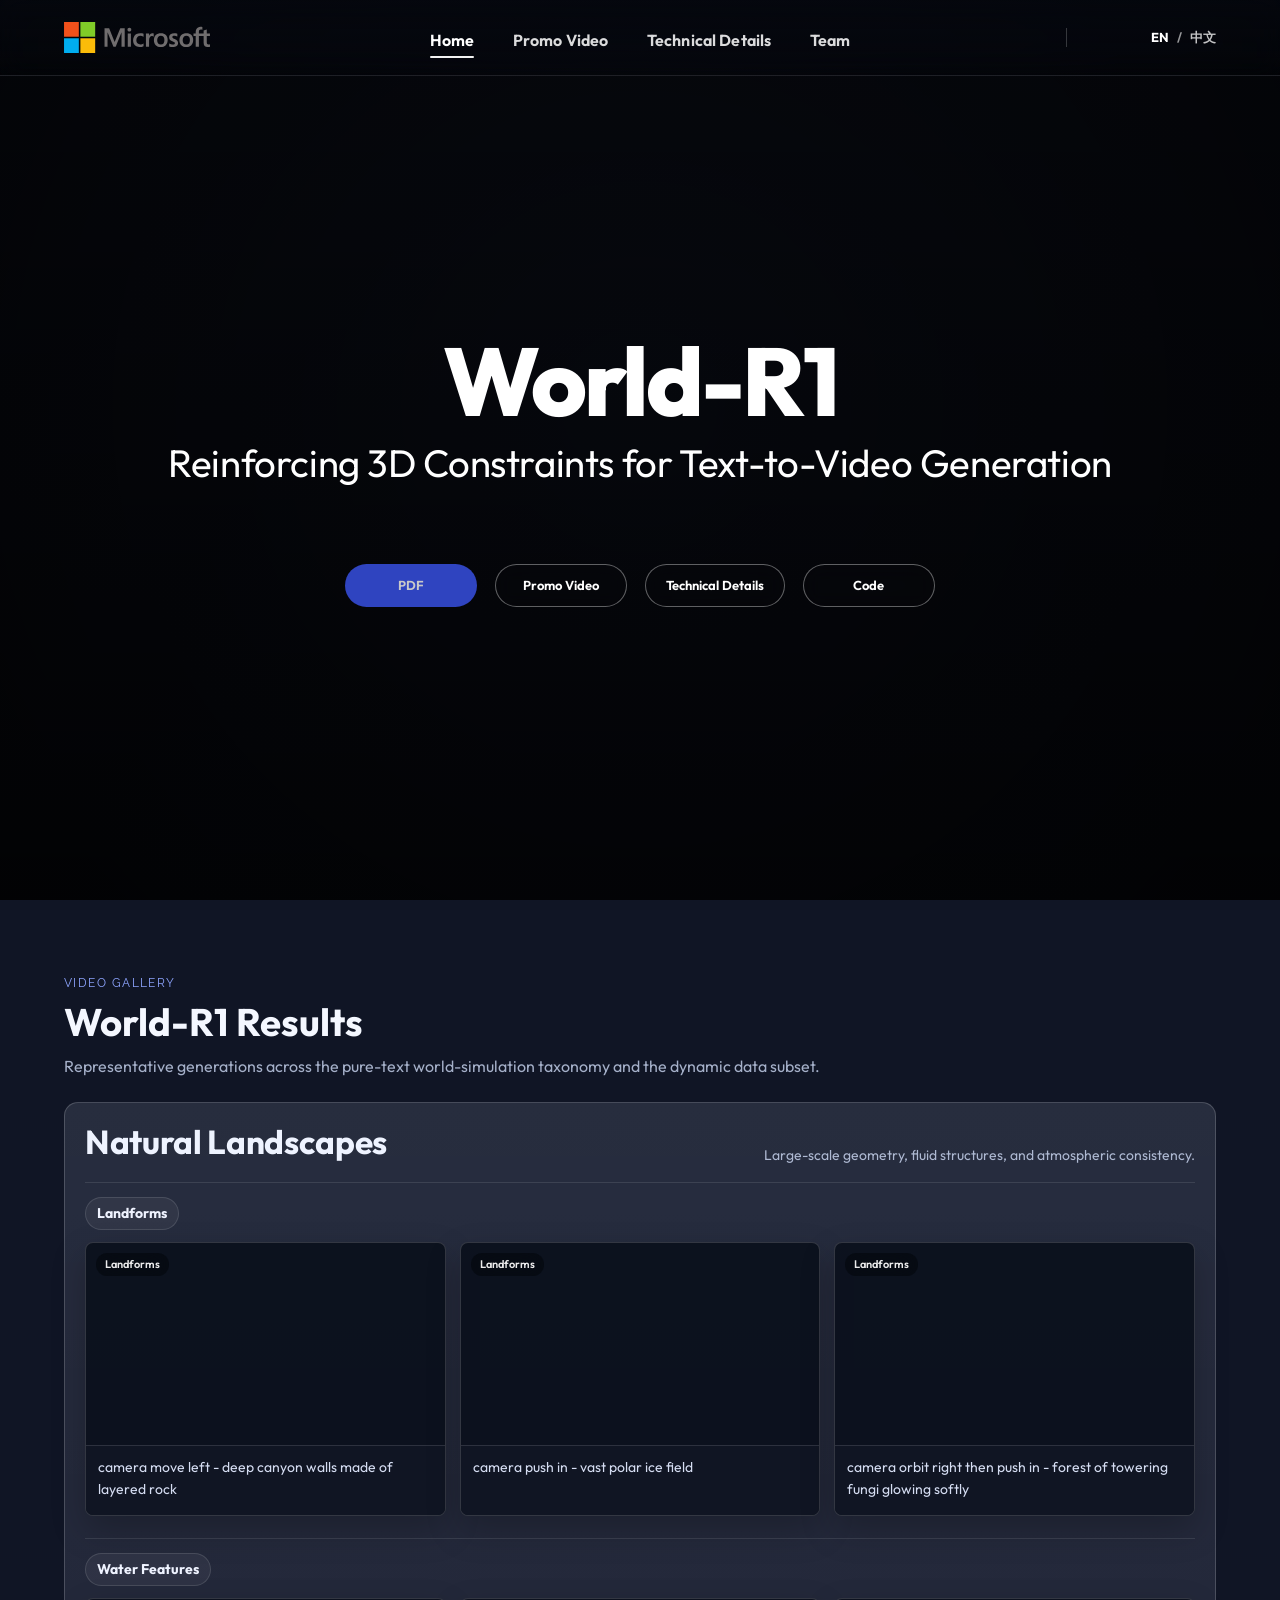
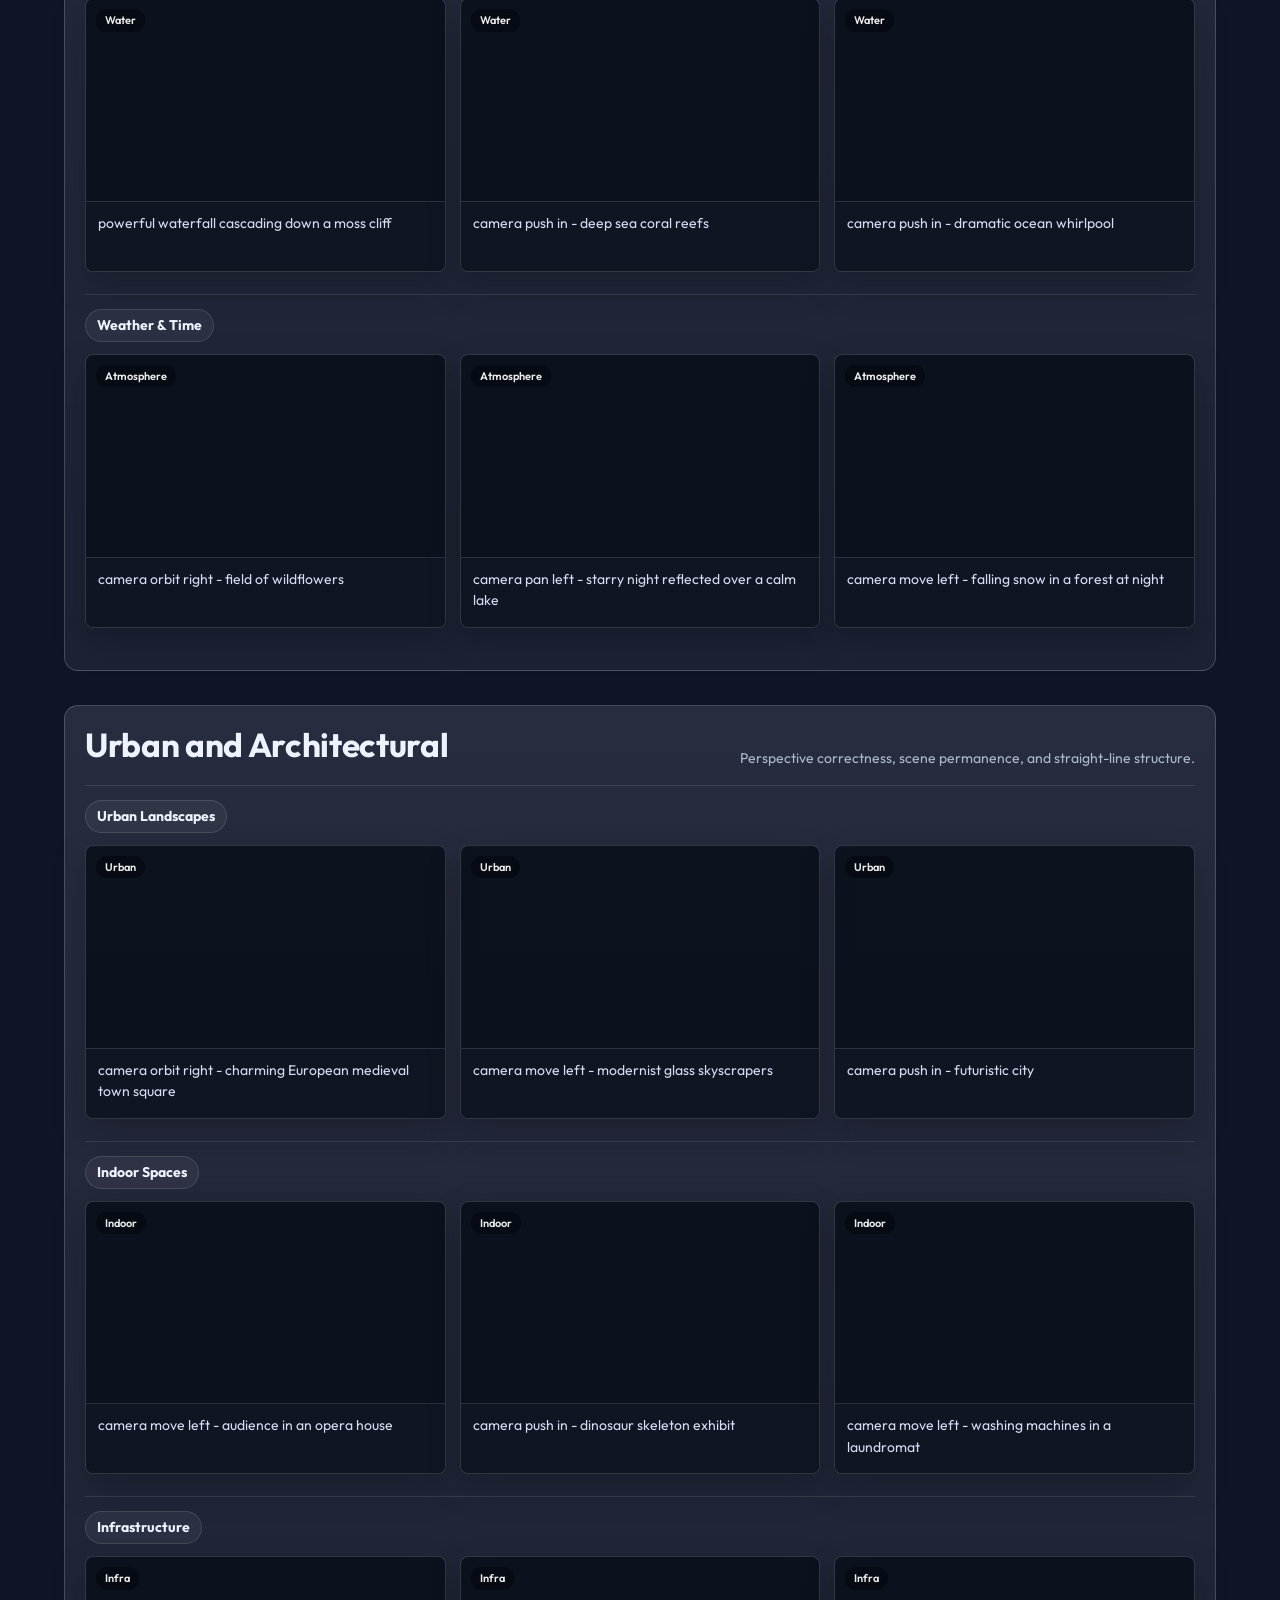
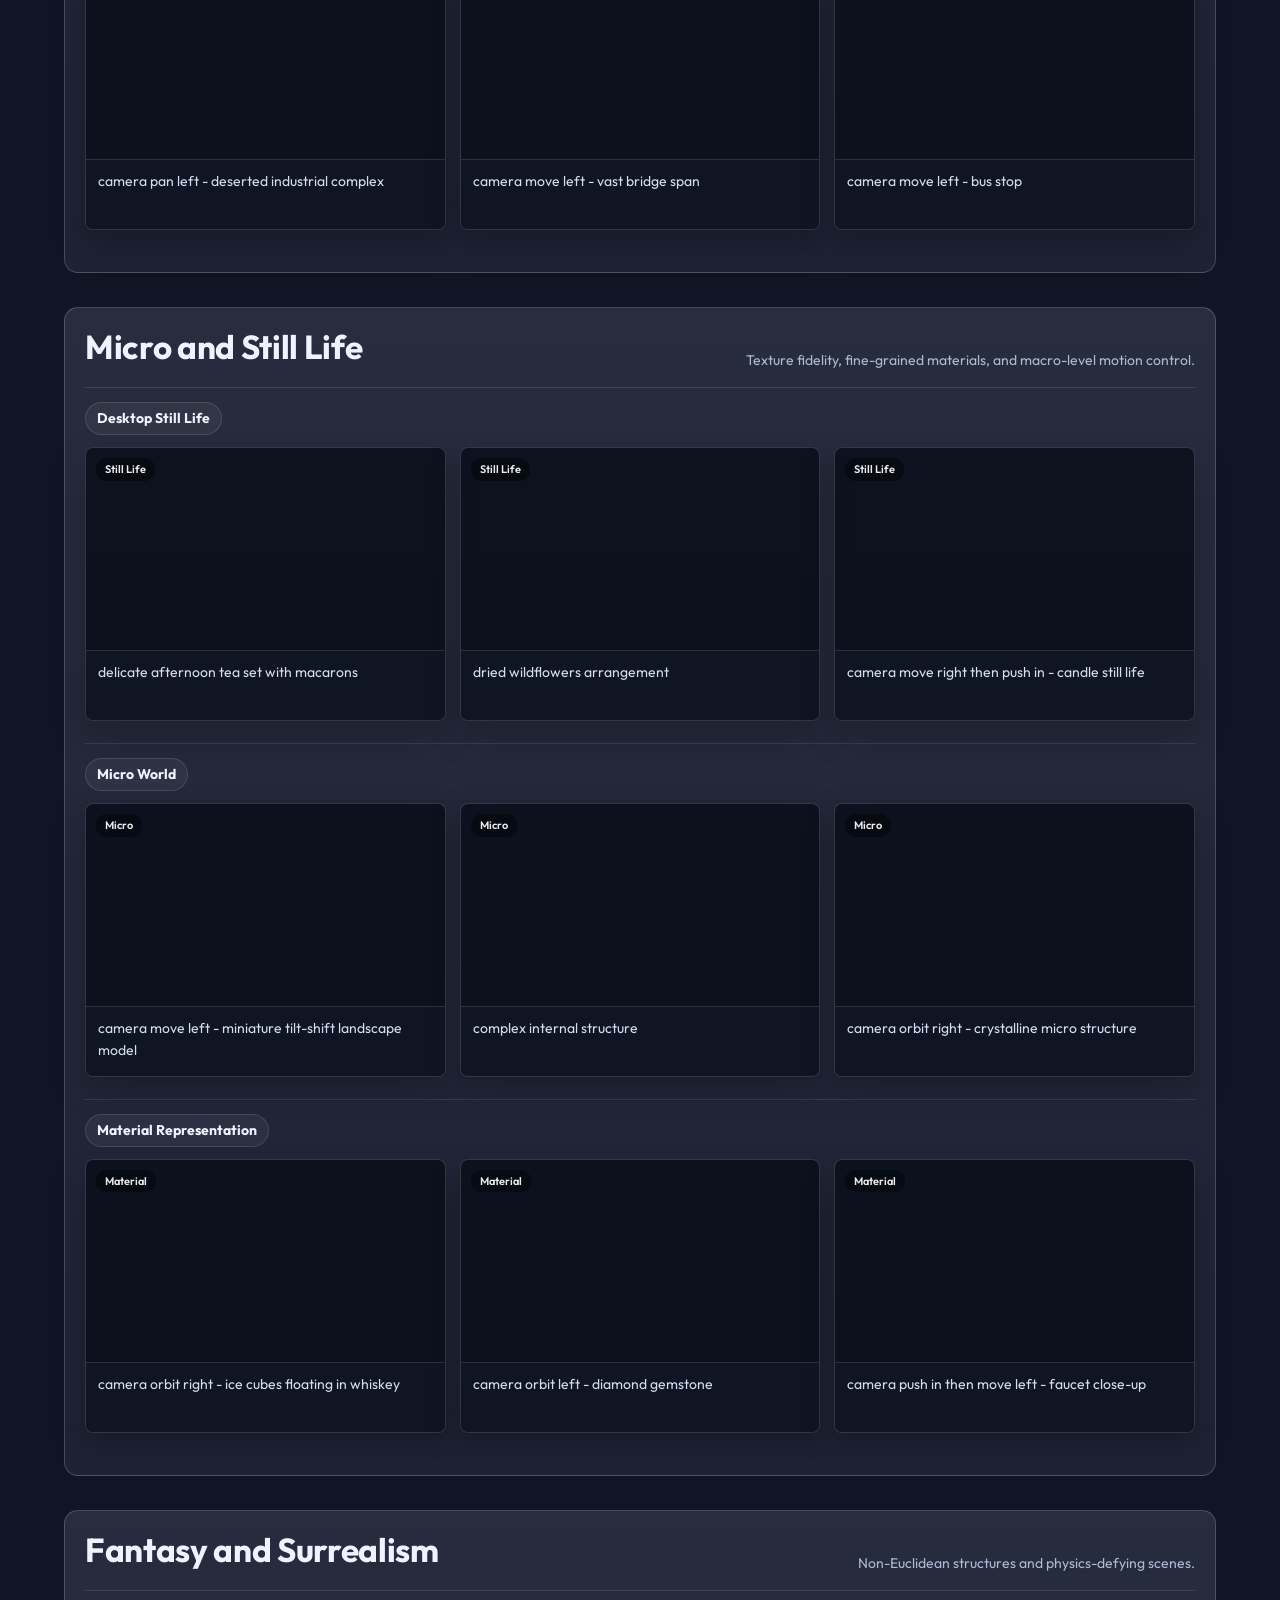
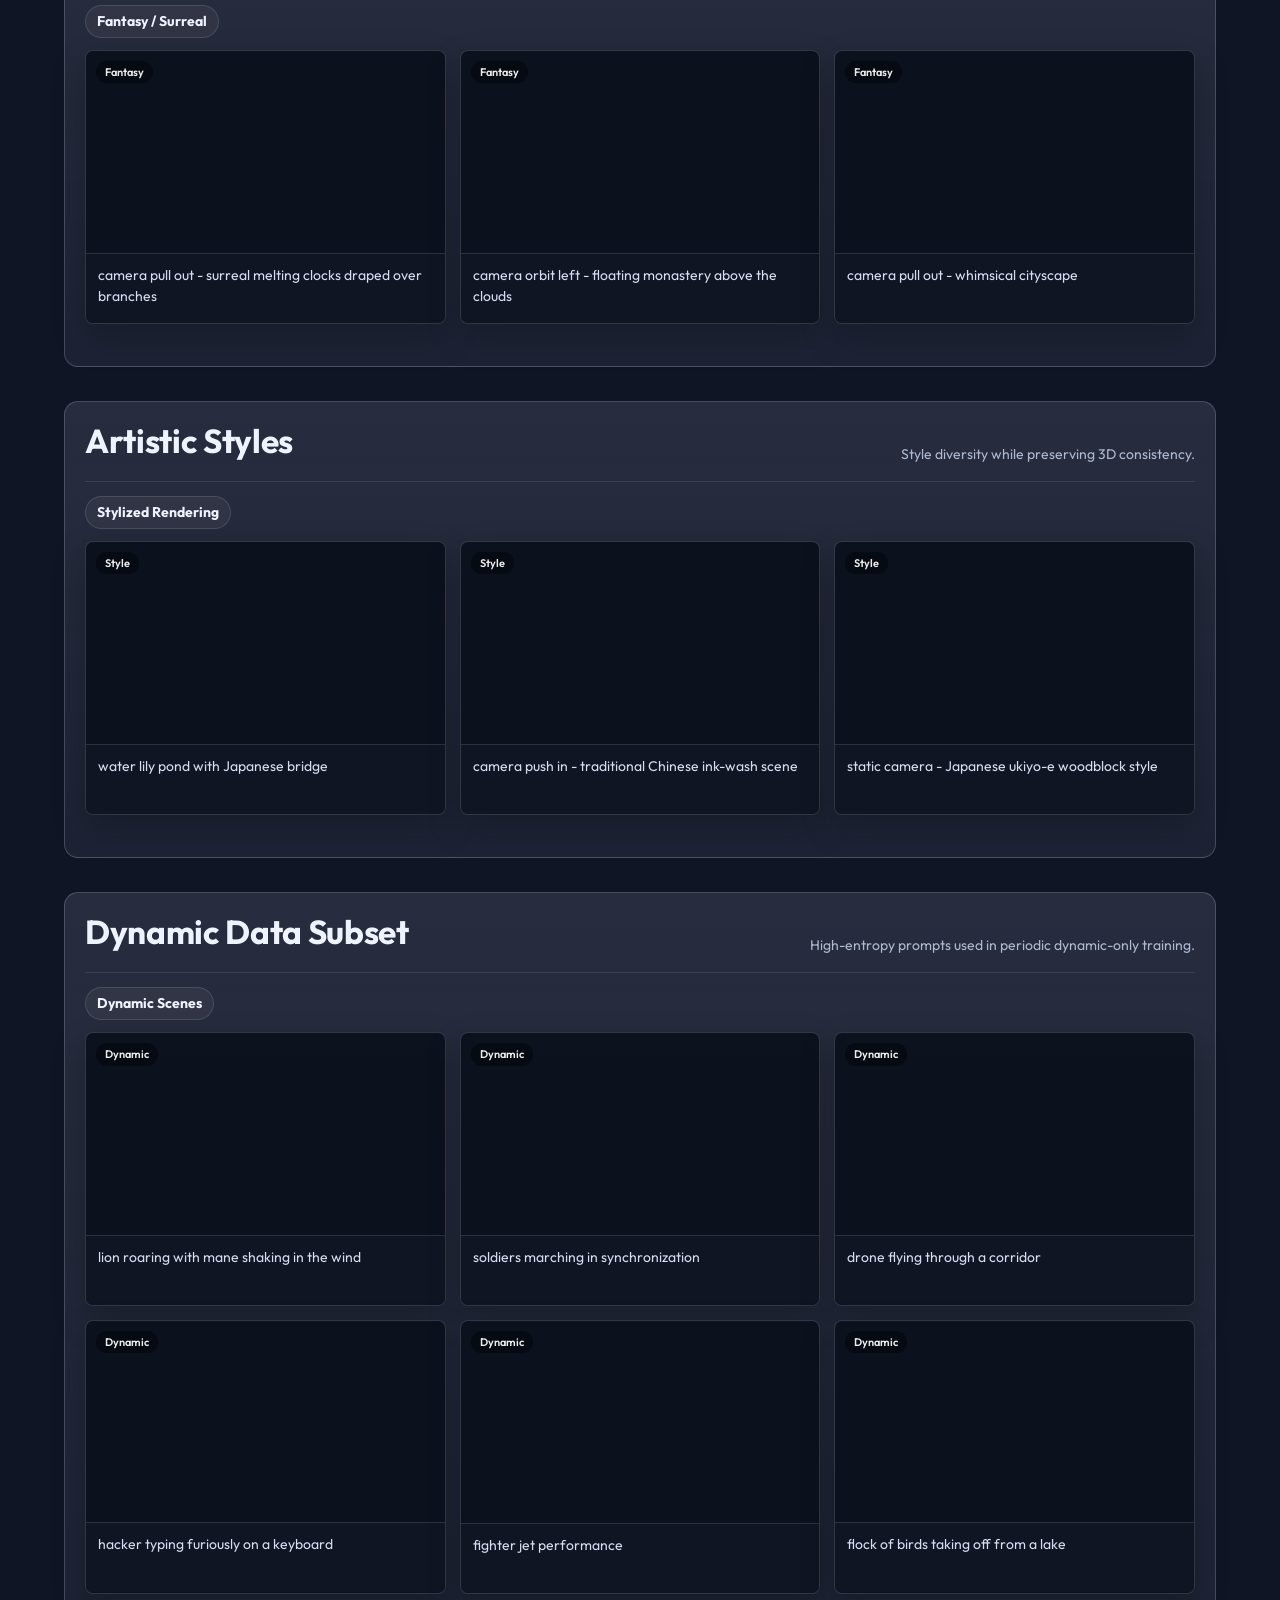
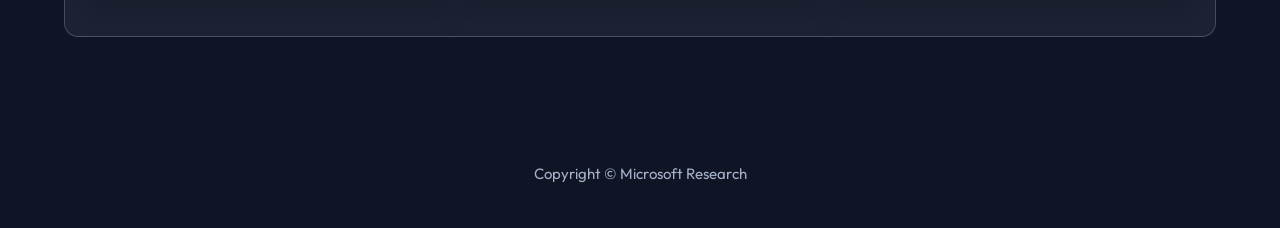
==== index.html @ 37cc8e94 "Update index.html" ====
<!DOCTYPE html>
<html lang="en">
<head>
  <meta charset="UTF-8" />
  <meta name="viewport" content="width=device-width, initial-scale=1.0" />
  <title>World-R1 | Reinforcing 3D Constraints for Text-to-Video Generation</title>
  <link rel="preconnect" href="https://fonts.googleapis.com" />
  <link rel="preconnect" href="https://fonts.gstatic.com" crossorigin />
  <link href="https://fonts.googleapis.com/css2?family=Raleway:wght@600&display=block" rel="stylesheet" />
  <link href="https://fonts.googleapis.com/css2?family=Outfit:wght@100..900&display=block" rel="stylesheet" />
  <link rel="icon" href="assets/microsoft-color.svg" type="image/svg+xml" />
  <link rel="stylesheet" href="styles.css?v=20260425-2" />
</head>
<body data-asset-base="" class="home-page">
  <header class="hero-nav">
    <a class="brand" href="index.html">
      <img class="brand-logo" src="assets/microsoft-logo-svgrepo-com.svg" alt="Microsoft" />
    </a>
    <nav class="hero-nav-links">
      <a class="active" href="index.html">Home</a>
      <a href="video.html">Promo Video</a>
      <a href="tech.html">Technical Details</a>
      <a href="team.html">Team</a>
    </nav>
    <div class="locale-switch">
      <a class="active" href="index.html">EN</a>
      <span>/</span>
      <a href="zh-CN/index.html">中文</a>
    </div>
  </header>

  <section class="hero">
    <div class="hero-video-layer" aria-hidden="true">
      <video class="hero-video active" id="hero-video" autoplay muted loop playsinline preload="metadata"></video>
      <video class="hero-video" id="hero-video-next" autoplay muted loop playsinline preload="metadata"></video>
      <div class="hero-overlay"></div>
    </div>

    <div class="hero-content">
      <h1 class="hero-project">World-R1</h1>
      <p class="hero-title">Reinforcing 3D Constraints for Text-to-Video Generation</p>
      <div class="hero-actions">
        <a class="action primary placeholder-action" href="#" aria-disabled="true">PDF</a>
        <a class="action ghost" href="video.html">Promo Video</a>
        <a class="action ghost" href="tech.html">Technical Details</a>
        <a class="action ghost" href="https://github.com/microsoft/World-R1" target="_blank" rel="noopener noreferrer">Code</a>
      </div>
    </div>
  </section>

  <main id="results" class="results-main">
    <section class="results-section">
      <div class="section-header">
        <p class="eyebrow">Video Gallery</p>
        <h2>World-R1 Results</h2>
        <p class="section-intro">
          Representative generations across the pure-text world-simulation taxonomy and the dynamic data subset.
        </p>
      </div>
      <div id="taxonomy-sections" class="taxonomy-sections"></div>
    </section>
  </main>

  <footer class="footer">
    <p>Copyright © Microsoft Research</p>
  </footer>

  <script src="main.js"></script>
</body>
</html>
---- styles.css ----
:root {
  --accent: #3c56f4;
  --accent-soft: rgba(60, 86, 244, 0.12);
  --bg-soft: #f5f7fc;
  --line: #e4e8f1;
  --text: #191c25;
  --muted: #5f6678;
  --dark-bg: #06080f;
  --dark-panel: #101523;
  --dark-panel-alt: #0d111c;
  --dark-line: rgba(255, 255, 255, 0.13);
  --dark-text: #f4f7ff;
  --dark-muted: #a5b0c9;
}

* {
  box-sizing: border-box;
  margin: 0;
  padding: 0;
}

html {
  scroll-behavior: smooth;
}

body {
  font-family: "Outfit", sans-serif;
  color: var(--text);
  line-height: 1.5;
}

a {
  color: inherit;
  text-decoration: none;
}

img,
video {
  display: block;
  width: 100%;
}

.home-page {
  background: #101525;
}

.hero-nav {
  position: fixed;
  top: 0;
  left: 0;
  width: 100%;
  height: 76px;
  padding: 0 clamp(24px, 5vw, 72px);
  display: grid;
  grid-template-columns: minmax(160px, 1fr) auto minmax(160px, 1fr);
  align-items: center;
  column-gap: 24px;
  z-index: 20;
  color: #ffffff;
  background: linear-gradient(180deg, rgba(5, 8, 15, 0.72), rgba(5, 8, 15, 0.32) 72%, rgba(5, 8, 15, 0));
  border-bottom: 1px solid rgba(255, 255, 255, 0.1);
  backdrop-filter: blur(14px) saturate(1.15);
  transition: background 0.25s ease, color 0.25s ease, border-color 0.25s ease, box-shadow 0.25s ease;
}

.brand {
  display: inline-flex;
  align-items: center;
  justify-self: start;
  width: 150px;
  max-width: 150px;
  min-width: 0;
  overflow: hidden;
  transition: opacity 0.2s ease;
}

.brand:hover {
  opacity: 0.86;
}

.brand-logo {
  display: block;
  width: 146px;
  max-width: 100%;
  height: auto;
  flex: 0 0 auto;
}

.ms-logo {
  width: 14px;
  height: 14px;
  display: grid;
  grid-template-columns: 1fr 1fr;
  gap: 1px;
}

.ms-logo span:nth-child(1) {
  background: #f25022;
}

.ms-logo span:nth-child(2) {
  background: #7fba00;
}

.ms-logo span:nth-child(3) {
  background: #00a4ef;
}

.ms-logo span:nth-child(4) {
  background: #ffb900;
}

.hero-nav-links {
  display: flex;
  gap: clamp(28px, 3vw, 44px);
  font-size: clamp(16px, 1.05vw, 18px);
  font-weight: 650;
  justify-self: center;
  justify-content: center;
  letter-spacing: 0.01em;
  white-space: nowrap;
}

.hero-nav-links a {
  position: relative;
  opacity: 0.86;
  padding: 26px 0 22px;
  transition: opacity 0.2s ease, color 0.2s ease;
}

.hero-nav-links a::after {
  content: "";
  position: absolute;
  left: 0;
  right: 0;
  bottom: 16px;
  height: 2px;
  border-radius: 999px;
  background: currentColor;
  opacity: 0;
  transform: scaleX(0.4);
  transition: opacity 0.2s ease, transform 0.2s ease;
}

.hero-nav-links a.active {
  opacity: 1;
}

.hero-nav-links a.active::after,
.hero-nav-links a:hover::after {
  opacity: 0.95;
  transform: scaleX(1);
}

.hero-nav-links a:hover {
  opacity: 1;
}

.locale-switch {
  display: inline-flex;
  align-items: center;
  justify-content: flex-end;
  gap: 8px;
  border-left: 1px solid rgba(255, 255, 255, 0.2);
  padding-left: 18px;
  font-size: 13px;
  font-weight: 650;
  justify-self: end;
  min-width: 150px;
}

.locale-switch a {
  opacity: 0.76;
}

.locale-switch a.active {
  opacity: 1;
  font-weight: 700;
}

.locale-switch span {
  opacity: 0.58;
}

.home-page .hero-nav.scrolled {
  color: #ffffff;
  background: linear-gradient(180deg, rgba(5, 8, 15, 0.82), rgba(5, 8, 15, 0.58));
  border-color: rgba(255, 255, 255, 0.14);
  box-shadow: 0 12px 34px rgba(0, 0, 0, 0.24);
}

.home-page .hero-nav.scrolled .hero-nav-links a {
  color: #ffffff;
}

.home-page .hero-nav.scrolled .locale-switch {
  border-color: rgba(255, 255, 255, 0.22);
}

.hero {
  position: relative;
  min-height: 100vh;
  display: flex;
  align-items: center;
  justify-content: center;
  text-align: center;
  overflow: hidden;
}

.hero-video-layer {
  position: absolute;
  inset: 0;
}

.hero-video {
  position: absolute;
  inset: 0;
  width: 100%;
  height: 100%;
  object-fit: cover;
  opacity: 0;
  transition: opacity 1.2s ease;
}

.hero-video.active {
  opacity: 1;
}

.hero-overlay {
  position: absolute;
  inset: 0;
  background:
    radial-gradient(circle at 50% 45%, rgba(0, 0, 0, 0.24), rgba(0, 0, 0, 0.64)),
    linear-gradient(180deg, rgba(0, 0, 0, 0.46), rgba(0, 0, 0, 0.7));
}

.hero-content {
  position: relative;
  z-index: 2;
  max-width: 1240px;
  padding: 110px 20px 70px;
  color: #ffffff;
}

.hero-project {
  font-size: clamp(48px, 7.5vw, 110px);
  line-height: 1;
  letter-spacing: -0.03em;
  margin-bottom: 14px;
  font-weight: 800;
}

.hero-title {
  font-size: clamp(24px, 3vw, 80px);
  line-height: 1.06;
  letter-spacing: -0.01em;
  margin-bottom: 34px;
  font-weight: 400;
}

.hero-affiliation {
  font-size: clamp(14px, 1.4vw, 19px);
  color: rgba(255, 255, 255, 0.86);
  margin-bottom: 26px;
  letter-spacing: 0.02em;
}

.hero-actions {
  display: flex;
  flex-wrap: wrap;
  justify-content: center;
  gap: 18px;
  margin-top: 80px;
}

.action {
  min-width: 132px;
  border-radius: 999px;
  padding: 11px 20px;
  font-size: 13px;
  font-weight: 650;
  border: 1px solid transparent;
  transition: transform 0.2s ease, border-color 0.2s ease, background 0.2s ease;
}

.action.primary {
  background: var(--accent);
  color: #ffffff;
}

.action.ghost {
  border-color: rgba(255, 255, 255, 0.36);
  background: rgba(12, 14, 18, 0.26);
  color: #ffffff;
  backdrop-filter: blur(10px);
}

.action:hover {
  transform: translateY(-1px);
}

.placeholder-action {
  cursor: default;
  opacity: 0.78;
  pointer-events: none;
}

.placeholder-action:hover {
  transform: none;
}

.results-main {
  max-width: 1660px;
  margin: 0 auto;
  padding: 74px max(16px, 5vw) 26px;
  color: var(--dark-text);
}

.results-section {
  margin-bottom: 80px;
}

.section-header {
  margin-bottom: 24px;
}

.eyebrow {
  font-family: "Raleway", sans-serif;
  text-transform: uppercase;
  letter-spacing: 0.12em;
  font-size: 12px;
  color: #8ea5ff;
  margin-bottom: 8px;
}

.section-header h2 {
  font-size: clamp(28px, 3vw, 48px);
  line-height: 1.15;
}

.section-intro {
  margin-top: 10px;
  color: #a5b0c9;
  max-width: 760px;
}

.section-intro code {
  font-family: "Outfit", sans-serif;
  background: var(--bg-soft);
  border: 1px solid var(--line);
  border-radius: 6px;
  padding: 1px 5px;
}

.taxonomy-sections {
  display: block;
}

.taxonomy-section-block {
  margin-bottom: 34px;
  border-radius: 14px;
  border: 1px solid rgba(255, 255, 255, 0.18);
  background:
    linear-gradient(180deg, rgba(255, 255, 255, 0.08), rgba(255, 255, 255, 0.035)),
    rgba(22, 29, 47, 0.96);
  padding: clamp(14px, 1.8vw, 20px);
}

.taxonomy-section-head {
  display: flex;
  align-items: end;
  justify-content: space-between;
  gap: 18px;
  margin-bottom: 16px;
}

.taxonomy-section-head h3 {
  font-size: clamp(22px, 2.6vw, 34px);
  line-height: 1.15;
  letter-spacing: -0.01em;
  margin-bottom: 5px;
  color: #eef3ff;
}

.taxonomy-section-head p {
  color: #aeb9d2;
  font-size: 14px;
  max-width: 620px;
  text-align: right;
}

.taxonomy-subsection {
  margin-bottom: 22px;
  padding-top: 14px;
  border-top: 1px solid rgba(255, 255, 255, 0.1);
}

.taxonomy-subsection h4 {
  display: inline-flex;
  align-items: center;
  min-height: 28px;
  border-radius: 999px;
  border: 1px solid rgba(255, 255, 255, 0.12);
  background: rgba(255, 255, 255, 0.05);
  padding: 5px 11px;
  font-size: 14px;
  margin-bottom: 12px;
  font-weight: 700;
  color: #eff3ff;
}

.video-grid {
  display: grid;
  grid-template-columns: repeat(3, minmax(0, 1fr));
  gap: 14px;
}

.video-card {
  overflow: hidden;
  background: rgba(13, 18, 30, 0.98);
  border: 1px solid rgba(255, 255, 255, 0.16);
  border-radius: 8px;
  box-shadow: 0 14px 34px rgba(0, 0, 0, 0.22);
  transition: transform 0.2s ease, border-color 0.2s ease, box-shadow 0.2s ease;
}

.video-card:hover {
  transform: translateY(-2px);
  border-color: rgba(142, 165, 255, 0.5);
  box-shadow: 0 20px 48px rgba(0, 0, 0, 0.34);
}

.video-shell {
  position: relative;
}

.video-shell video {
  aspect-ratio: 16 / 9;
  object-fit: cover;
}

.chip {
  position: absolute;
  top: 10px;
  left: 10px;
  z-index: 2;
  font-size: 11px;
  font-weight: 600;
  color: rgba(255, 255, 255, 0.92);
  border-radius: 999px;
  background: rgba(4, 7, 13, 0.6);
  backdrop-filter: blur(12px);
  padding: 3px 9px;
}

.prompt {
  color: #d5ddf2;
  min-height: 70px;
  font-size: 14px;
  line-height: 1.55;
  padding: 11px 12px 12px;
  border-top: 1px solid rgba(255, 255, 255, 0.12);
  background: rgba(16, 22, 36, 0.94);
}

.empty-card {
  border: 1px dashed rgba(255, 255, 255, 0.22);
  border-radius: 10px;
  background: rgba(255, 255, 255, 0.04);
  min-height: 140px;
  color: #aeb9d2;
  font-size: 13px;
  padding: 14px;
  display: flex;
  align-items: center;
  justify-content: center;
  text-align: center;
}

.footer {
  text-align: center;
  padding: 18px 16px 42px;
  color: #a5b0c9;
  font-size: 15px;
  line-height: 1.72;
}

.tech-page {
  background: var(--dark-bg);
  color: var(--dark-text);
}

.tech-nav {
  background: rgba(8, 12, 21, 0.72);
  border-color: rgba(255, 255, 255, 0.14);
  box-shadow: 0 18px 44px rgba(0, 0, 0, 0.24);
}

.tech-main {
  max-width: 1280px;
  margin: 0 auto;
  padding: 118px max(16px, 4vw) 56px;
}

.tech-hero-panel {
  border: 1px solid var(--dark-line);
  border-radius: 18px;
  background: linear-gradient(160deg, rgba(60, 86, 244, 0.2), rgba(16, 21, 35, 0.9));
  padding: clamp(18px, 3vw, 34px);
  margin-bottom: 26px;
}

.tech-kicker {
  font-family: "Raleway", sans-serif;
  font-size: 12px;
  letter-spacing: 0.12em;
  text-transform: uppercase;
  color: #98abff;
  margin-bottom: 8px;
}

.tech-hero-panel h1 {
  font-size: clamp(30px, 4.3vw, 58px);
  line-height: 1.06;
  letter-spacing: -0.02em;
  margin-bottom: 10px;
}

.tech-lead {
  color: #d7def2;
  font-size: 16px;
  line-height: 1.75;
  /* max-width: 900px; */
  margin-bottom: 18px;
}

.tech-authors {
  display: flex;
  flex-wrap: wrap;
  justify-content: flex-start;
  gap: 4px 14px;
  margin: 4px 0 10px;
}

.tech-authors a {
  font-size: 15px;
  color: #e9eeff;
  opacity: 0.92;
  text-decoration: none;
}

.tech-authors a:hover {
  text-decoration: underline;
}

.tech-authors sup {
  font-size: 10px;
  vertical-align: super;
  margin-left: 1px;
}

.tech-affiliations {
  display: flex;
  flex-wrap: wrap;
  justify-content: flex-start;
  gap: 6px 16px;
  font-size: 15px;
  color: #b9c4df;
  margin-bottom: 12px;
}

.tech-affiliations sup {
  font-size: 10px;
  vertical-align: super;
}

.tech-author-notes {
  display: flex;
  flex-wrap: wrap;
  justify-content: flex-start;
  gap: 2px 10px;
  font-size: 12px;
  line-height: 1.25;
  color: #b9c4df;
  margin-bottom: 8px;
}

.tech-author-notes sup {
  font-size: 8px;
  vertical-align: super;
}

.team-main {
  max-width: 1180px;
}

.team-hero-panel {
  background:
    linear-gradient(155deg, rgba(60, 86, 244, 0.18), rgba(22, 32, 52, 0.92)),
    radial-gradient(circle at 82% 16%, rgba(0, 164, 239, 0.22), transparent 34%);
}

.team-lead {
  color: #d7def2;
  font-size: clamp(16px, 2vw, 20px);
  line-height: 1.68;
  max-width: 920px;
  margin: 10px 0 20px;
}

.video-main {
  max-width: 1480px;
  padding-top: 118px;
  padding-bottom: 44px;
}

.video-intro {
  max-width: none;
  margin: 0 0 14px;
  color: #d7def2;
  font-size: clamp(15px, 1.2vw, 19px);
  line-height: 1.45;
  white-space: nowrap;
}

.promo-video-stage {
  --promo-frame-crop: 34px;
  position: relative;
  width: 100%;
  aspect-ratio: 16 / 9;
  border: 1px solid rgba(255, 255, 255, 0.16);
  border-radius: 12px;
  overflow: hidden;
  background:
    linear-gradient(135deg, rgba(60, 86, 244, 0.16), rgba(9, 13, 24, 0.92)),
    #05070d;
  box-shadow: 0 28px 80px rgba(0, 0, 0, 0.42);
}

.promo-video-stage:hover,
.promo-video-stage:focus-within {
  --promo-frame-crop: 0px;
}

.promo-video-frame {
  position: absolute;
  top: calc(var(--promo-frame-crop) * -1);
  left: 0;
  width: 100%;
  height: calc(100% + (var(--promo-frame-crop) * 2));
  border: 0;
  transition: top 0.18s ease, height 0.18s ease;
}

.video-actions {
  display: flex;
  flex-wrap: wrap;
  align-items: center;
  gap: 14px;
  margin-top: 18px;
}

.team-grid {
  display: grid;
  grid-template-columns: repeat(3, minmax(0, 1fr));
  gap: 12px;
}

.group-grid {
  display: grid;
  grid-template-columns: repeat(2, minmax(0, 1fr));
  gap: 12px;
}

.group-card {
  padding: 20px;
  min-height: 220px;
  display: flex;
  flex-direction: column;
}

.group-card h3 {
  color: #f2f6ff;
  font-size: clamp(22px, 2.4vw, 30px);
  line-height: 1.15;
  margin-bottom: 10px;
}

.group-card p:not(.stat-key) {
  color: #d3dcf0;
  font-size: 15px;
  line-height: 1.68;
}

.group-focus-list {
  display: grid;
  gap: 8px;
  margin: 16px 0 0;
  padding-left: 18px;
}

.group-focus-list li {
  color: #bfc9e2;
  font-size: 14px;
  line-height: 1.55;
}

.group-link {
  color: #b9c8ff;
  font-size: 14px;
  font-weight: 700;
  margin-top: auto;
  padding-top: 18px;
}

.group-link:hover {
  color: #ffffff;
  text-decoration: underline;
}

.team-card {
  min-height: 118px;
  padding: 15px 16px;
  background:
    linear-gradient(180deg, rgba(255, 255, 255, 0.035), rgba(255, 255, 255, 0.015)),
    var(--dark-panel);
  transition: border-color 0.2s ease, transform 0.2s ease;
}

.team-card:hover {
  border-color: rgba(142, 165, 255, 0.48);
  transform: translateY(-2px);
}

.team-name {
  display: inline-block;
  color: #f2f6ff;
  font-size: 20px;
  font-weight: 720;
  line-height: 1.2;
  margin-bottom: 6px;
}

.team-name:hover {
  text-decoration: underline;
}

.team-meta {
  color: #b9c4df;
  font-size: 14px;
  line-height: 1.45;
  margin-bottom: 0;
}

.team-meta sup {
  font-size: 10px;
  vertical-align: super;
}

.team-role {
  display: inline-flex;
  align-items: center;
  min-height: 26px;
  border-radius: 999px;
  background: rgba(142, 165, 255, 0.12);
  color: #dfe6ff;
  padding: 4px 10px;
  font-size: 12px;
  font-weight: 650;
}

.team-note-grid {
  display: grid;
  grid-template-columns: repeat(3, minmax(0, 1fr));
  gap: 12px;
}

.team-note p:not(.stat-key) {
  color: #d3dcf0;
  font-size: 15px;
  line-height: 1.65;
}

.tech-stat-grid {
  display: grid;
  grid-template-columns: repeat(3, minmax(0, 1fr));
  gap: 10px;
}

.tech-stat-card {
  border: 1px solid rgba(255, 255, 255, 0.14);
  background: rgba(8, 12, 20, 0.56);
  border-radius: 12px;
  padding: 10px;
}

.stat-key {
  font-family: "Raleway", sans-serif;
  font-size: 11px;
  color: #93a6ea;
  text-transform: uppercase;
  letter-spacing: 0.08em;
  margin-bottom: 5px;
}

.stat-value {
  font-size: 20px;
  font-weight: 700;
  margin-bottom: 3px;
}

.stat-desc {
  color: #b9c4df;
  font-size: 13px;
}

.tech-section {
  margin-bottom: 24px;
}

.abstract-section {
  margin-top: 8px;
}

.tech-section-head {
  display: flex;
  align-items: baseline;
  gap: 10px;
  margin-bottom: 12px;
}

.section-index {
  font-family: "Raleway", sans-serif;
  font-size: 13px;
  color: #8ea5ff;
}

.tech-section h2 {
  font-size: clamp(24px, 3vw, 40px);
  line-height: 1.15;
  letter-spacing: -0.01em;
}

.panel {
  border-radius: 14px;
  border: 1px solid var(--dark-line);
  background: var(--dark-panel);
  padding: 14px;
}

.abstract-panel {
  background: linear-gradient(165deg, rgba(255, 255, 255, 0.03), rgba(60, 86, 244, 0.1));
  padding: clamp(16px, 3vw, 28px);
}

.abstract-text {
  font-size: 15px;
  line-height: 1.72;
  color: #d3dcf0;
  font-weight: 400;
  max-width: 1080px;
}

.full-row {
  width: 100%;
  margin-top: 12px;
}

.media-panel img {
  border-radius: 10px;
}

.media-panel figcaption {
  color: var(--dark-muted);
  margin-top: 10px;
  font-size: 13px;
  line-height: 1.6;
  text-align: center;
}

.table-caption {
  text-align: center;
}

.text-panel h3,
.tech-card h3,
.taxonomy-card h3 {
  font-size: 18px;
  margin-bottom: 8px;
}

.text-panel p,
.tech-card p,
.tech-muted {
  color: #d3dcf0;
  font-size: 15px;
  line-height: 1.72;
}

.text-panel ul,
.taxonomy-card ul {
  margin-top: 8px;
  padding-left: 18px;
  display: grid;
  gap: 6px;
}

.text-panel li,
.taxonomy-card li {
  color: #d3dcf0;
  line-height: 1.65;
}

.text-panel code {
  font-family: "Outfit", sans-serif;
  font-size: 13px;
  background: rgba(255, 255, 255, 0.08);
  border-radius: 4px;
  padding: 1px 4px;
}

.tech-card-grid {
  display: grid;
  grid-template-columns: repeat(4, minmax(0, 1fr));
  gap: 10px;
}

.tech-figure-grid {
  display: grid;
  grid-template-columns: repeat(2, minmax(0, 1fr));
  gap: 10px;
  align-items: center;
}

.finding-grid {
  display: grid;
  grid-template-columns: repeat(3, minmax(0, 1fr));
  gap: 10px;
}

.tech-figure-grid .full-row {
  grid-column: 1 / -1;
}

.finding-card h3 {
  color: #eef3ff;
  font-size: clamp(18px, 2vw, 24px);
  line-height: 1.25;
  margin-bottom: 8px;
}

.finding-card p:not(.stat-key) {
  color: #d3dcf0;
  font-size: 14px;
  line-height: 1.68;
}

.taxonomy-card-grid {
  display: grid;
  grid-template-columns: repeat(3, minmax(0, 1fr));
  gap: 10px;
}

.result-table-wrap {
  overflow-x: auto;
  border: 1px solid var(--dark-line);
  border-radius: 12px;
  margin-top: 10px;
}

.result-table {
  width: 100%;
  border-collapse: collapse;
  min-width: 560px;
}

.result-table th,
.result-table td {
  padding: 10px 12px;
  text-align: left;
  border-bottom: 1px solid rgba(255, 255, 255, 0.08);
  font-size: 14px;
}

.result-table th {
  color: #eef3ff;
  background: rgba(60, 86, 244, 0.16);
}

.result-table td {
  color: #cdd6eb;
}

.tech-muted {
  color: var(--dark-muted);
  margin-bottom: 10px;
}

.comparison-list {
  display: grid;
  gap: 12px;
}

.comparison-block {
  border-radius: 12px;
  border: 1px solid var(--dark-line);
  background: var(--dark-panel-alt);
  padding: 12px;
}

.comparison-prompt {
  font-size: clamp(14px, 1.8vw, 20px);
  margin-bottom: 12px;
  color: #dbe3f6;
  font-weight: 600;
}

.comparison-grid {
  display: grid;
  grid-template-columns: repeat(3, minmax(0, 1fr));
  gap: 10px;
}

.model-card {
  border-radius: 10px;
  overflow: hidden;
  border: 1px solid rgba(255, 255, 255, 0.12);
  background: #0a0d15;
}

.model-name {
  padding: 9px 10px;
  font-size: 12px;
  color: #c9d2e5;
  font-weight: 600;
}

.model-card video {
  aspect-ratio: 16 / 9;
  object-fit: cover;
}

.tech-footer,
.tech-footer a {
  color: var(--dark-muted);
}

@media (max-width: 1280px) {
  .tech-stat-grid,
  .tech-card-grid,
  .taxonomy-card-grid,
  .tech-figure-grid,
  .finding-grid,
  .group-grid,
  .team-grid,
  .team-note-grid {
    grid-template-columns: repeat(2, minmax(0, 1fr));
  }
}

@media (max-width: 1100px) {
  .comparison-grid {
    grid-template-columns: repeat(2, minmax(0, 1fr));
  }
}

@media (max-width: 760px) {
  .promo-video-stage {
    --promo-frame-crop: 0px;
  }

  .hero-nav {
    height: 60px;
    padding: 0 12px;
    grid-template-columns: 94px minmax(0, 1fr) auto;
    column-gap: 10px;
  }

  .brand {
    width: 94px;
    max-width: 94px;
    min-width: auto;
  }

  .brand-logo {
    width: 92px;
  }

  .hero-nav-links {
    font-size: 12px;
    gap: 12px;
    min-width: 0;
    overflow-x: auto;
    scrollbar-width: none;
  }

  .hero-nav-links::-webkit-scrollbar {
    display: none;
  }

  .hero-nav-links a {
    padding: 20px 0 18px;
  }

  .hero-nav-links a::after {
    bottom: 12px;
  }

  .locale-switch {
    font-size: 12px;
    padding-left: 10px;
    gap: 6px;
    min-width: auto;
  }

  .hero-content {
    padding-top: 100px;
  }

  .hero-project {
    margin-bottom: 10px;
  }

  .hero-title {
    line-height: 1.12;
    margin-bottom: 12px;
  }

  .hero-affiliation {
    margin-bottom: 20px;
  }

  .action {
    min-width: 114px;
    padding: 10px 14px;
    font-size: 12px;
  }

  .hero-actions {
    margin-top: 18px;
  }

  .results-main {
    padding-top: 54px;
  }

  .taxonomy-section-block {
    margin-bottom: 24px;
    padding: 12px;
  }

  .taxonomy-section-head {
    display: block;
  }

  .taxonomy-section-head p {
    max-width: none;
    text-align: left;
  }

  .video-grid,
  .comparison-grid,
  .tech-stat-grid,
  .tech-card-grid,
  .taxonomy-card-grid,
  .tech-figure-grid,
  .finding-grid,
  .group-grid,
  .team-grid,
  .team-note-grid {
    grid-template-columns: 1fr;
  }

  .tech-main {
    padding-top: 96px;
    padding-left: 16px;
    padding-right: 16px;
  }

  .video-main {
    padding-top: 88px;
  }

  .video-intro {
    white-space: normal;
  }

  .tech-lead,
  .abstract-text,
  .text-panel p,
  .tech-card p,
  .taxonomy-card li,
  .tech-muted {
    font-size: 14px;
  }

  .home-page .prompt,
  .home-page .footer {
    font-size: 14px;
  }

  .tech-authors a,
  .tech-affiliations {
    font-size: 14px;
  }

  .tech-author-notes {
    font-size: 11px;
    gap: 2px 8px;
    margin-bottom: 8px;
  }
}
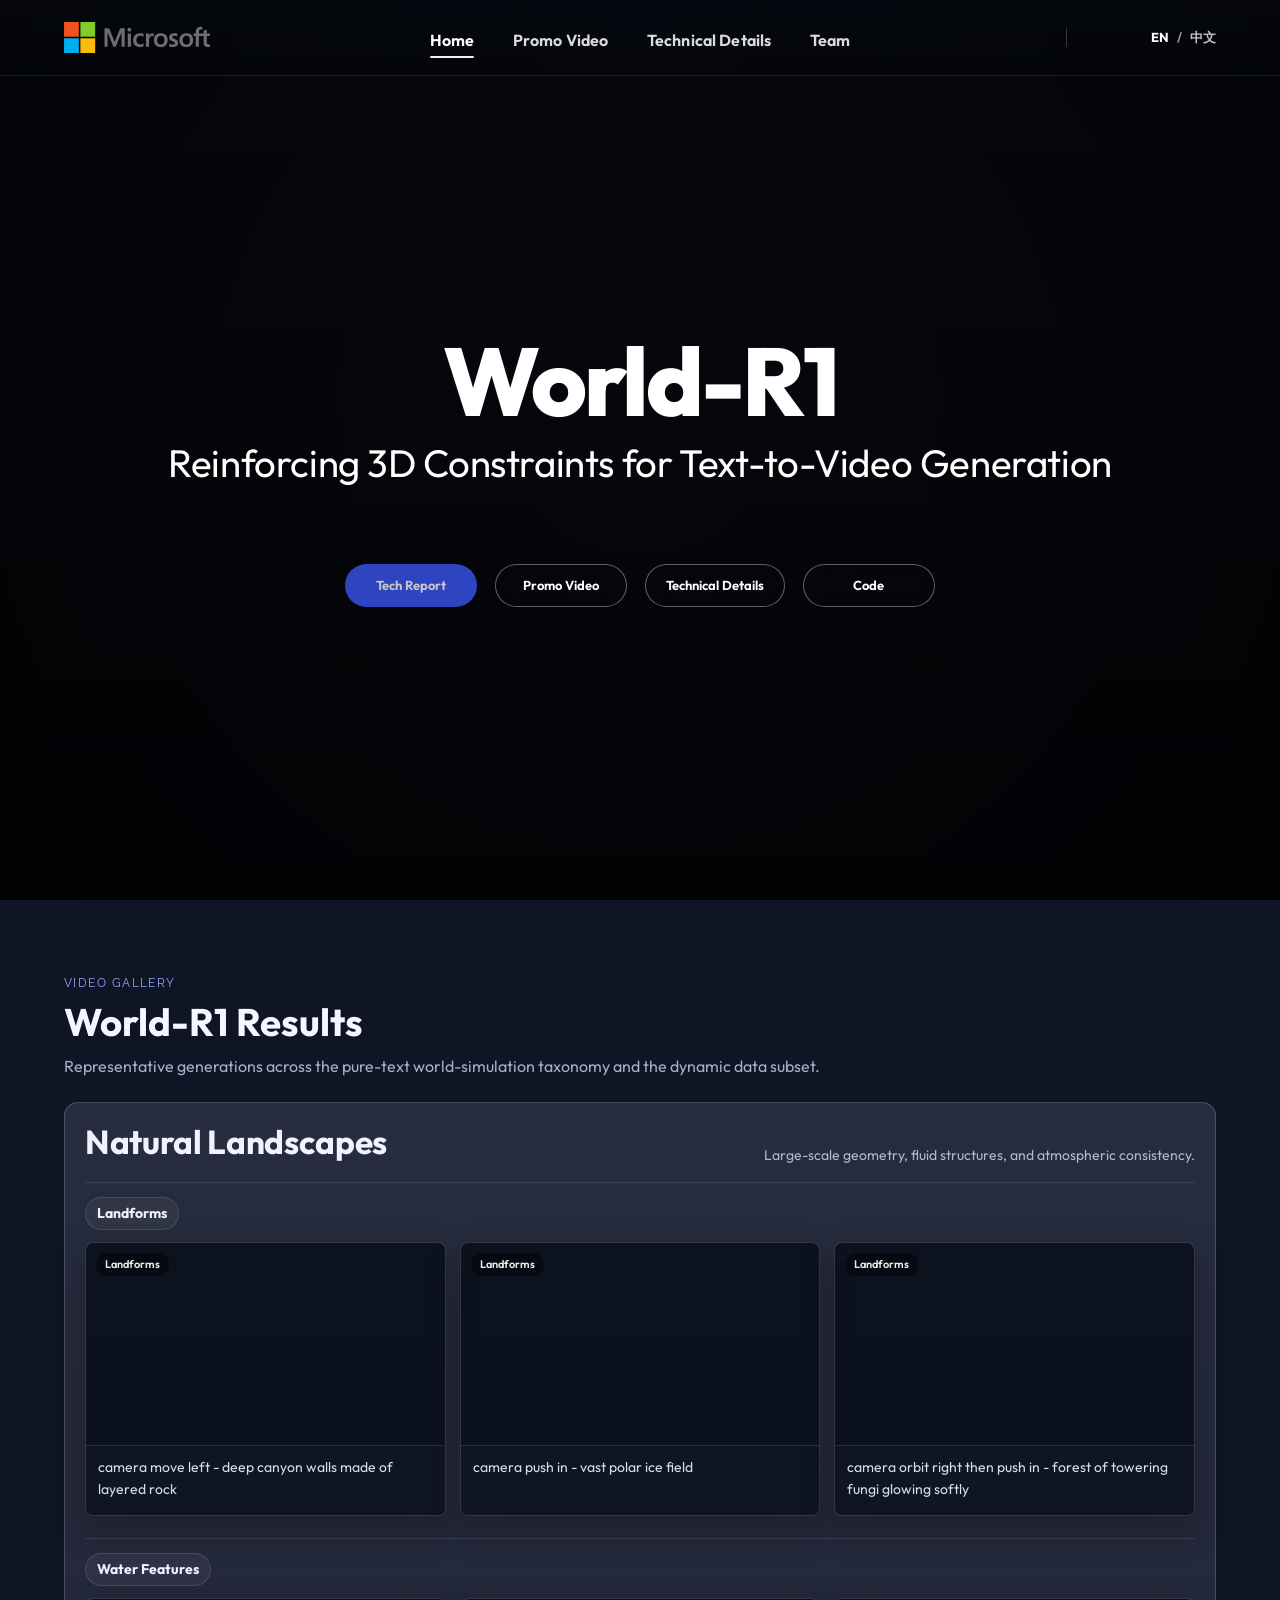
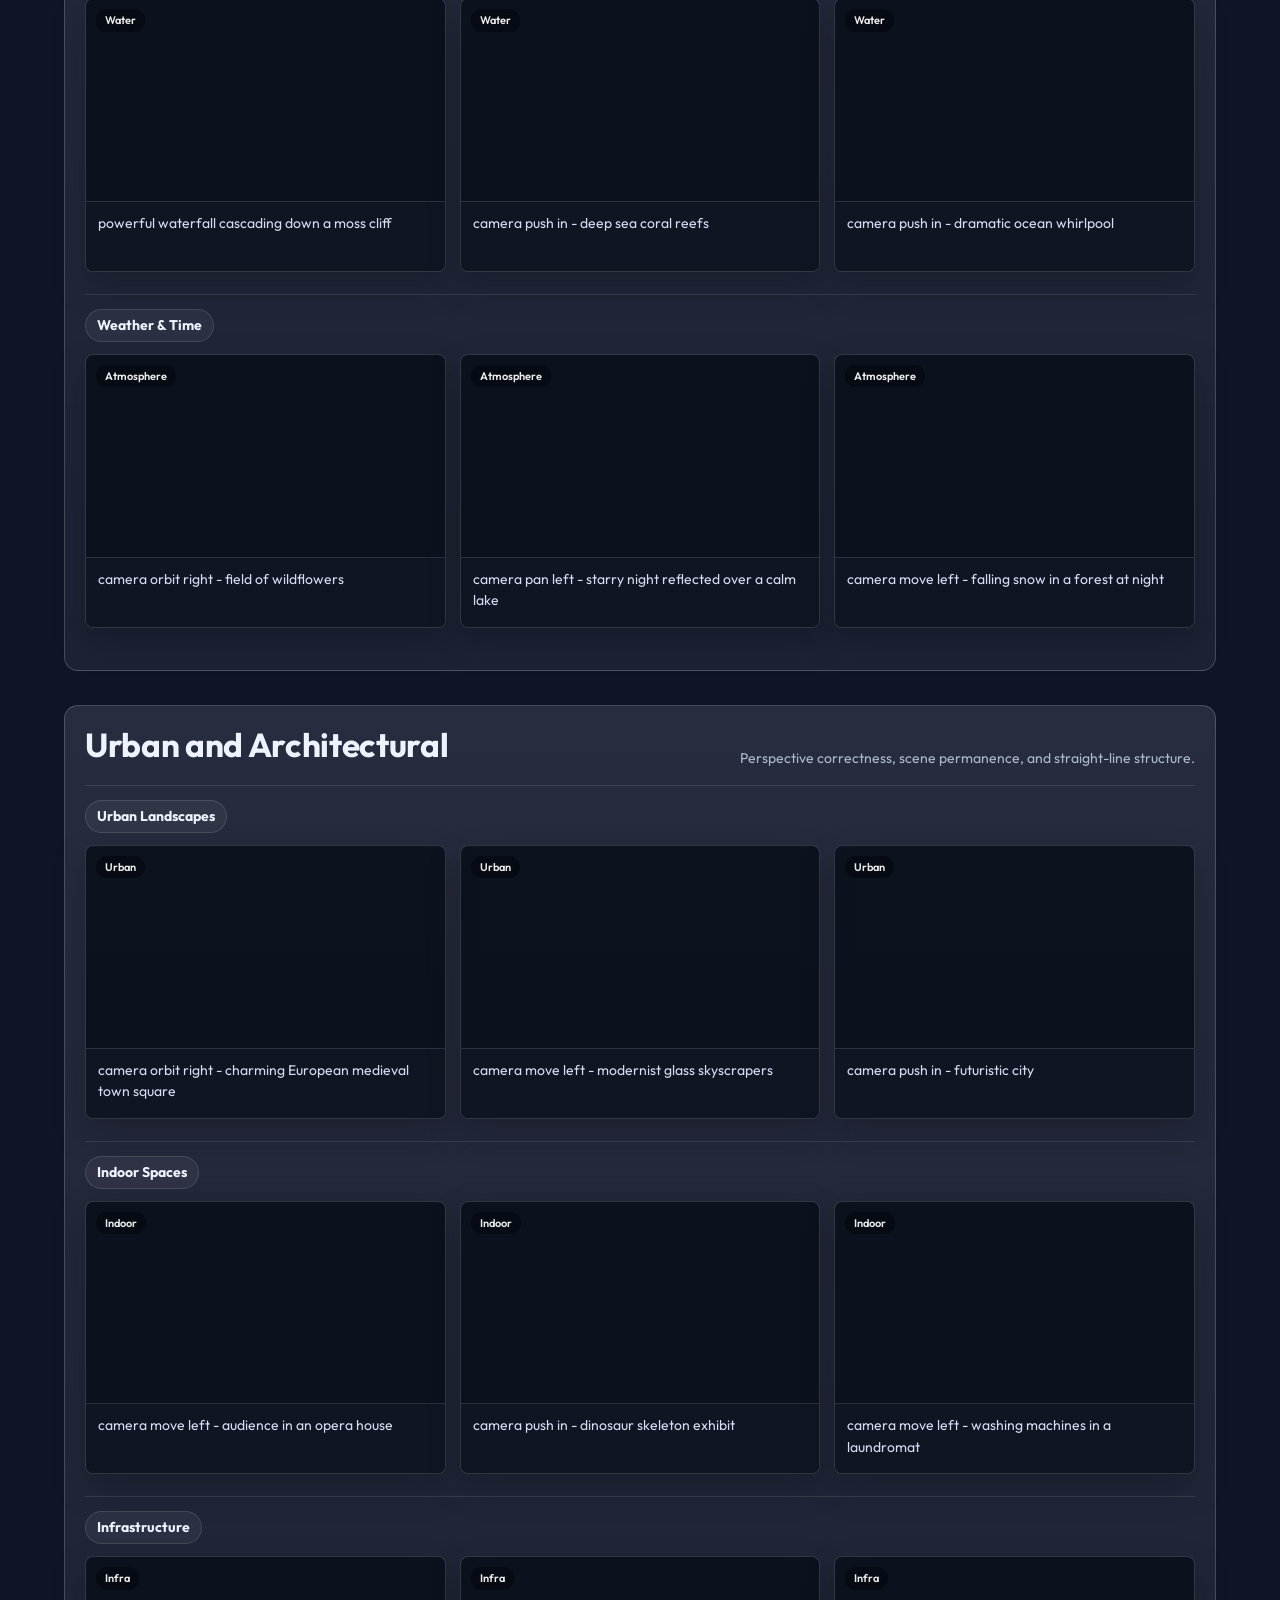
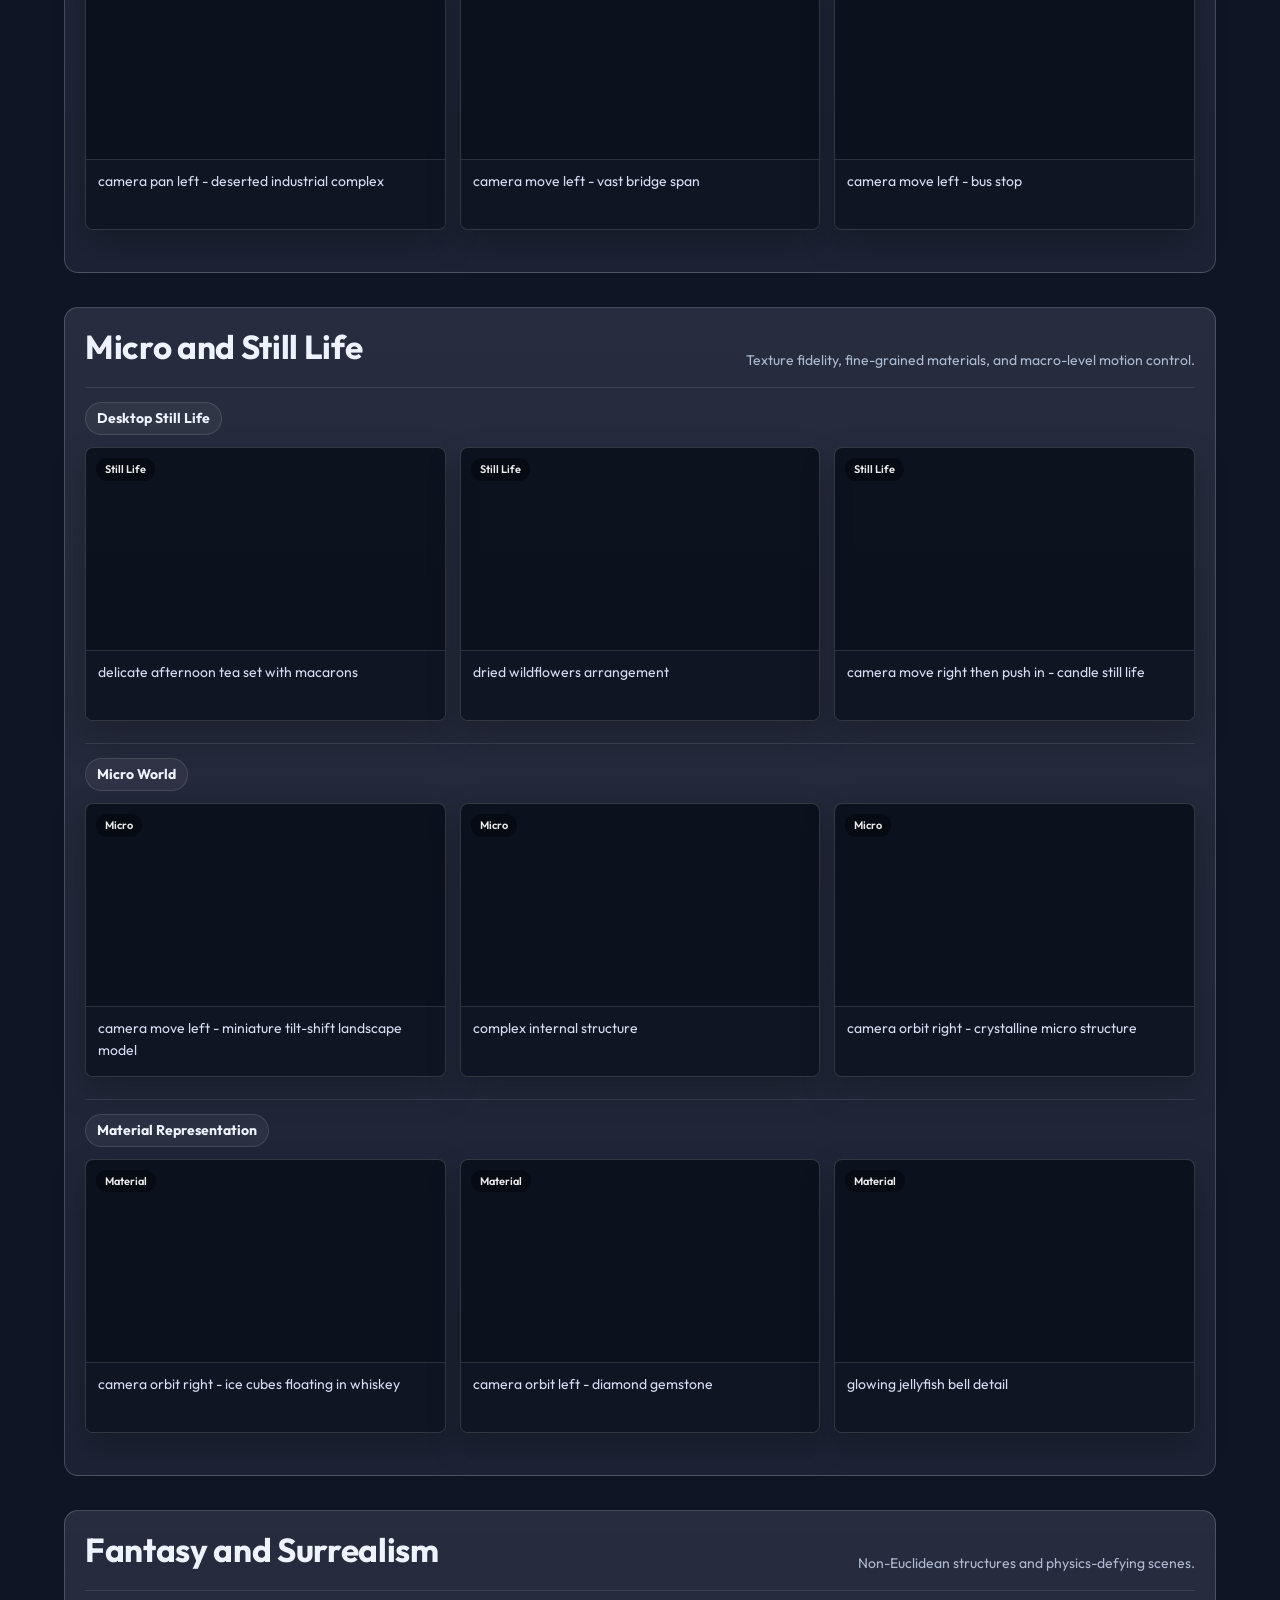
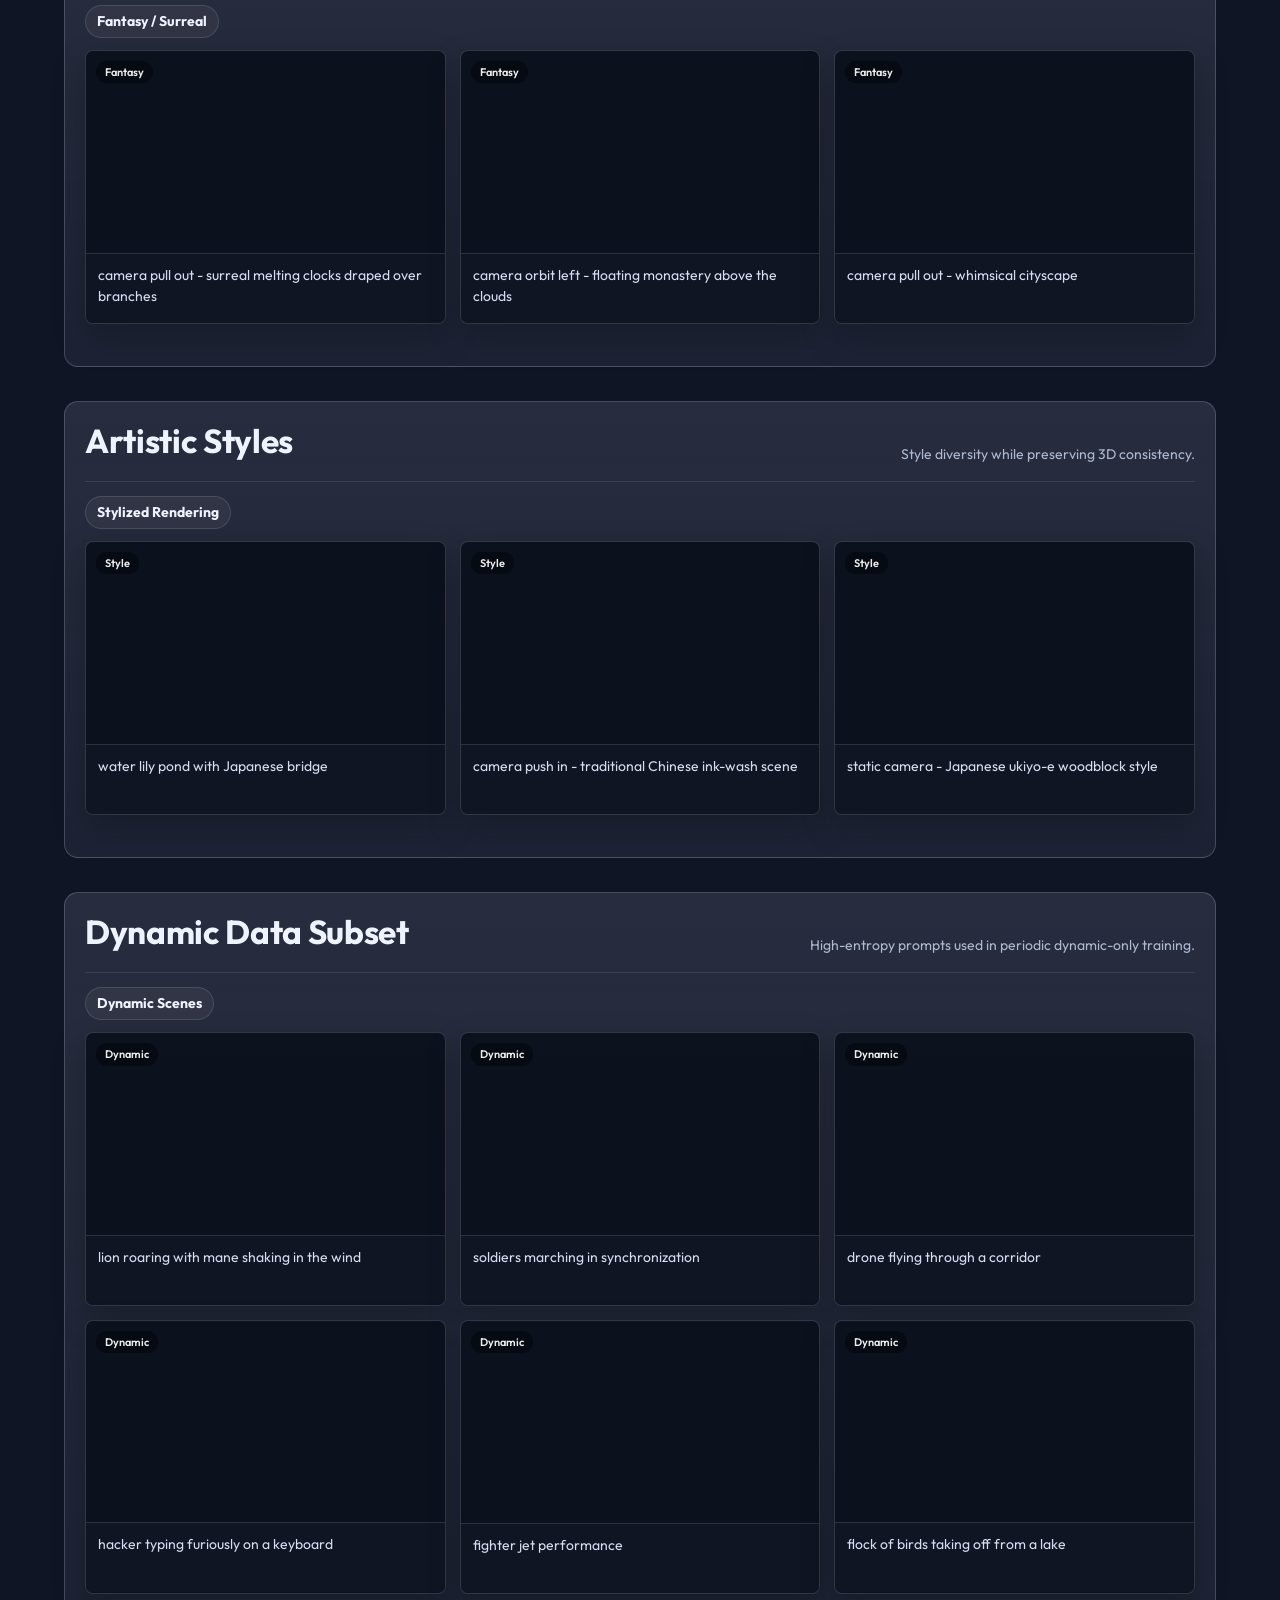
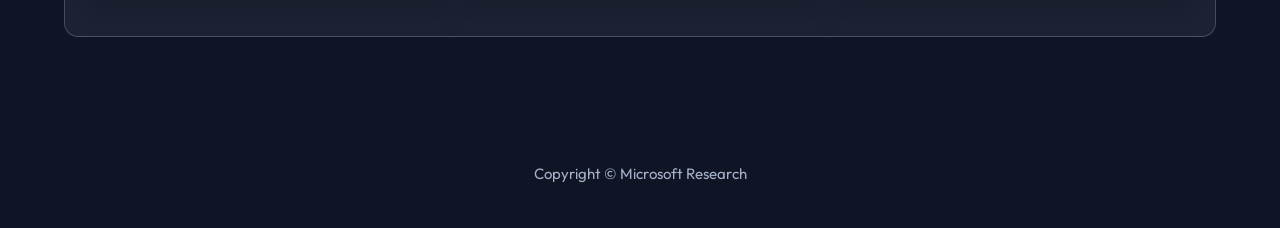
==== commit 54c5703c: "Update index.html" ====
--- a/index.html
+++ b/index.html
@@ -40,7 +40,7 @@
       <h1 class="hero-project">World-R1</h1>
       <p class="hero-title">Reinforcing 3D Constraints for Text-to-Video Generation</p>
       <div class="hero-actions">
-        <a class="action primary placeholder-action" href="#" aria-disabled="true">PDF</a>
+        <a class="action primary placeholder-action" href="#" aria-disabled="true">Tech Report</a>
         <a class="action ghost" href="video.html">Promo Video</a>
         <a class="action ghost" href="tech.html">Technical Details</a>
         <a class="action ghost" href="https://github.com/microsoft/World-R1" target="_blank" rel="noopener noreferrer">Code</a>
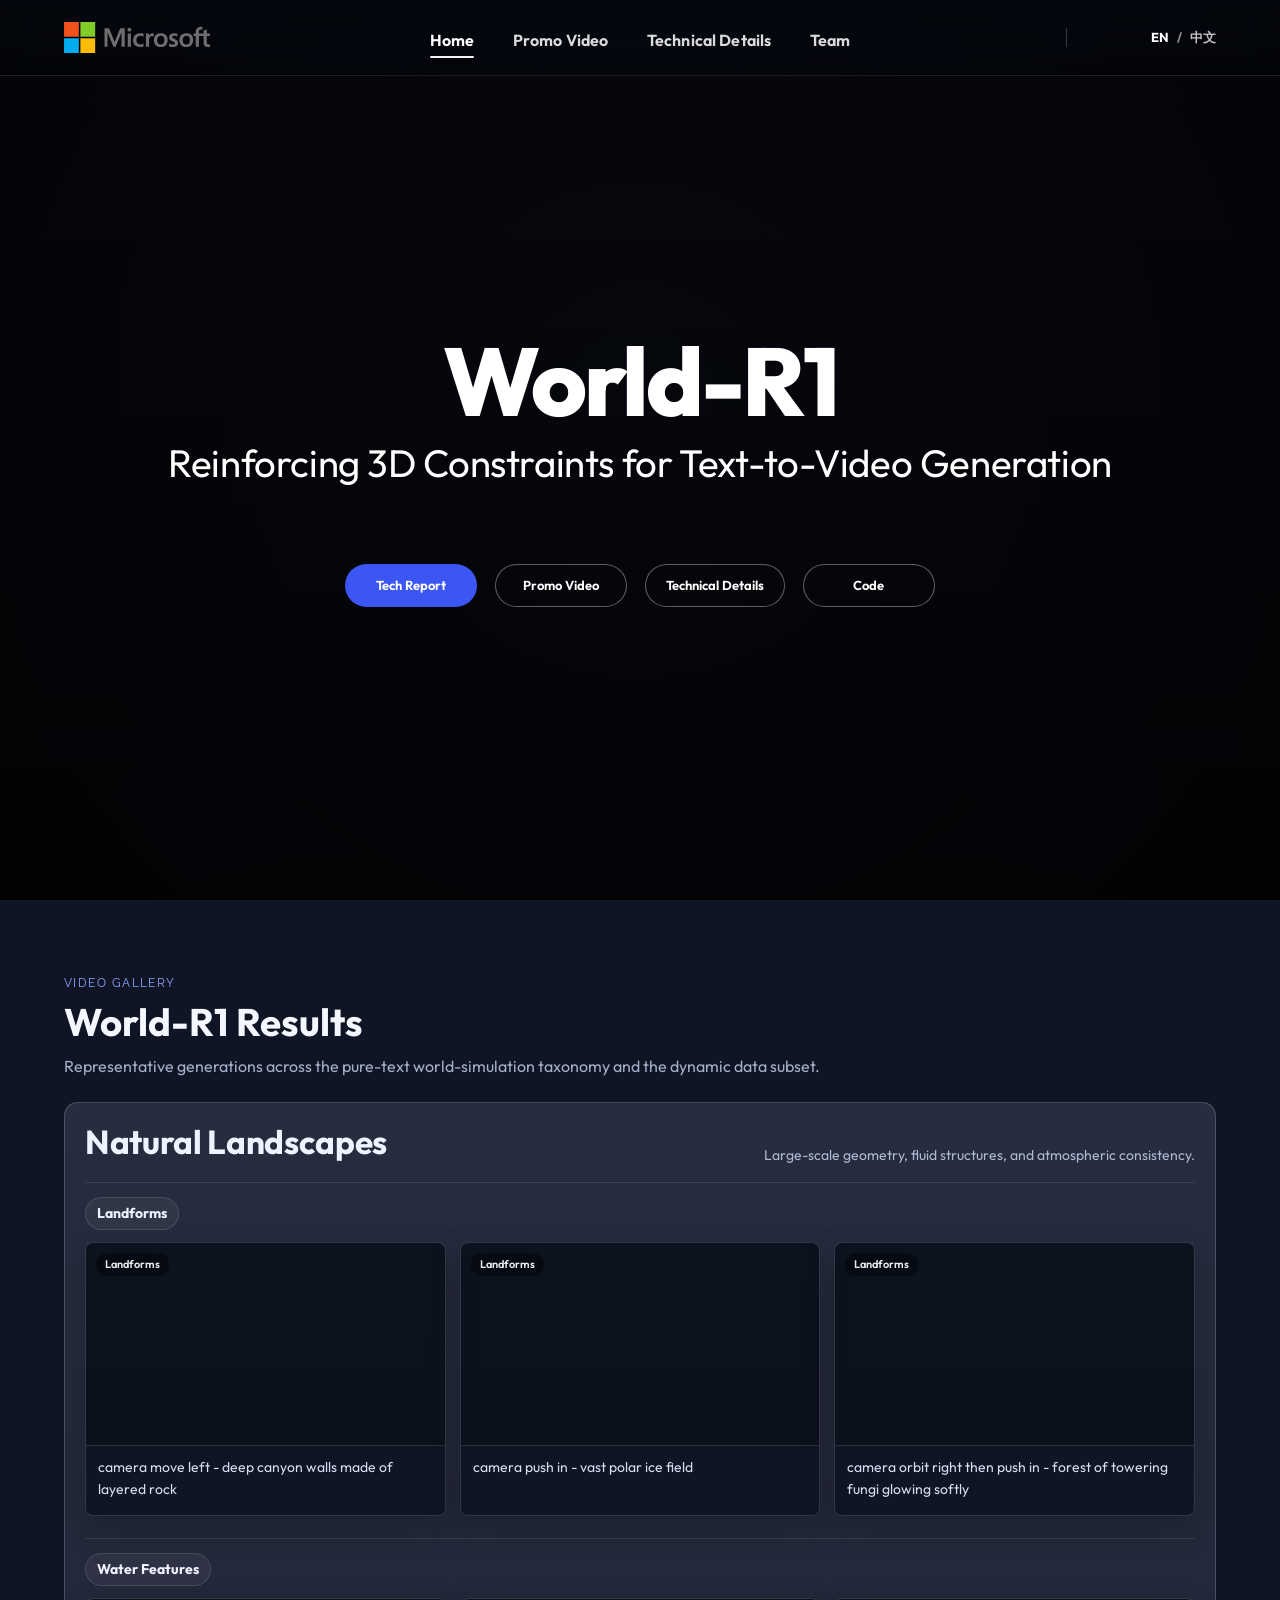
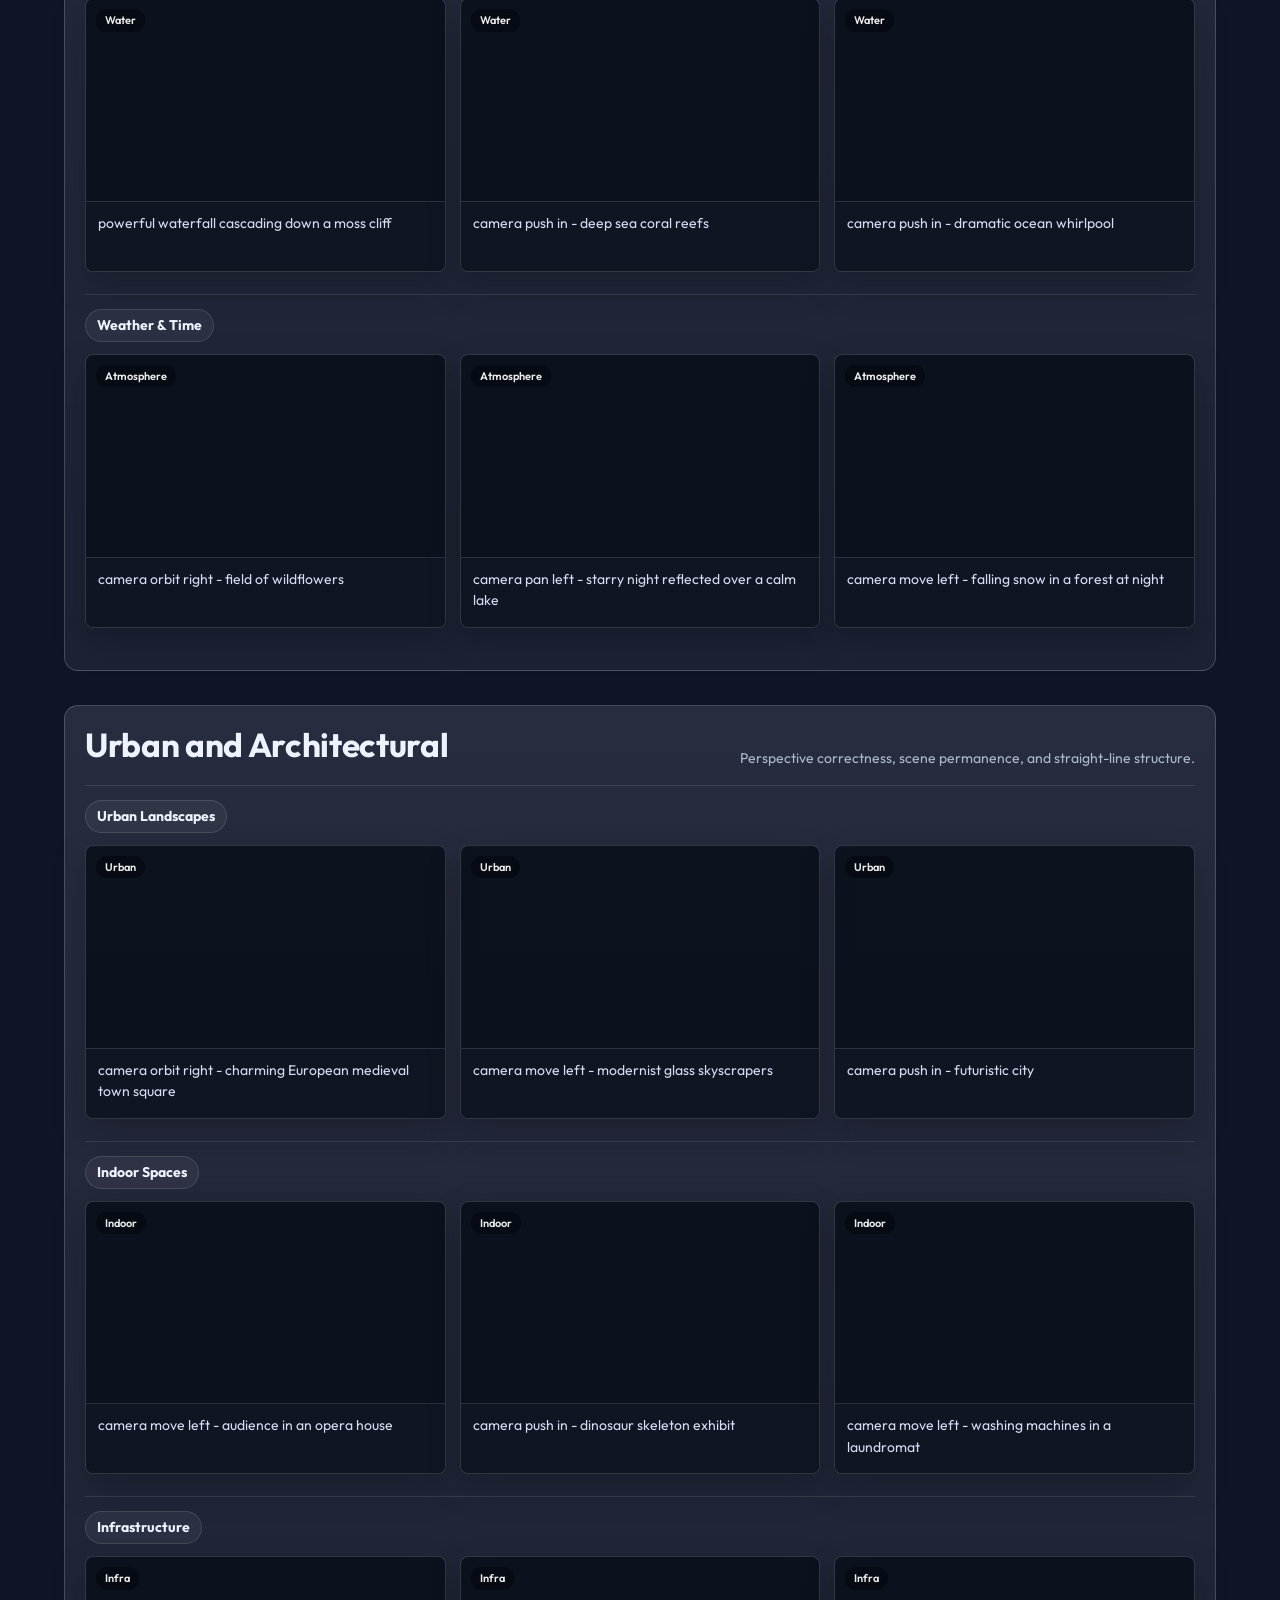
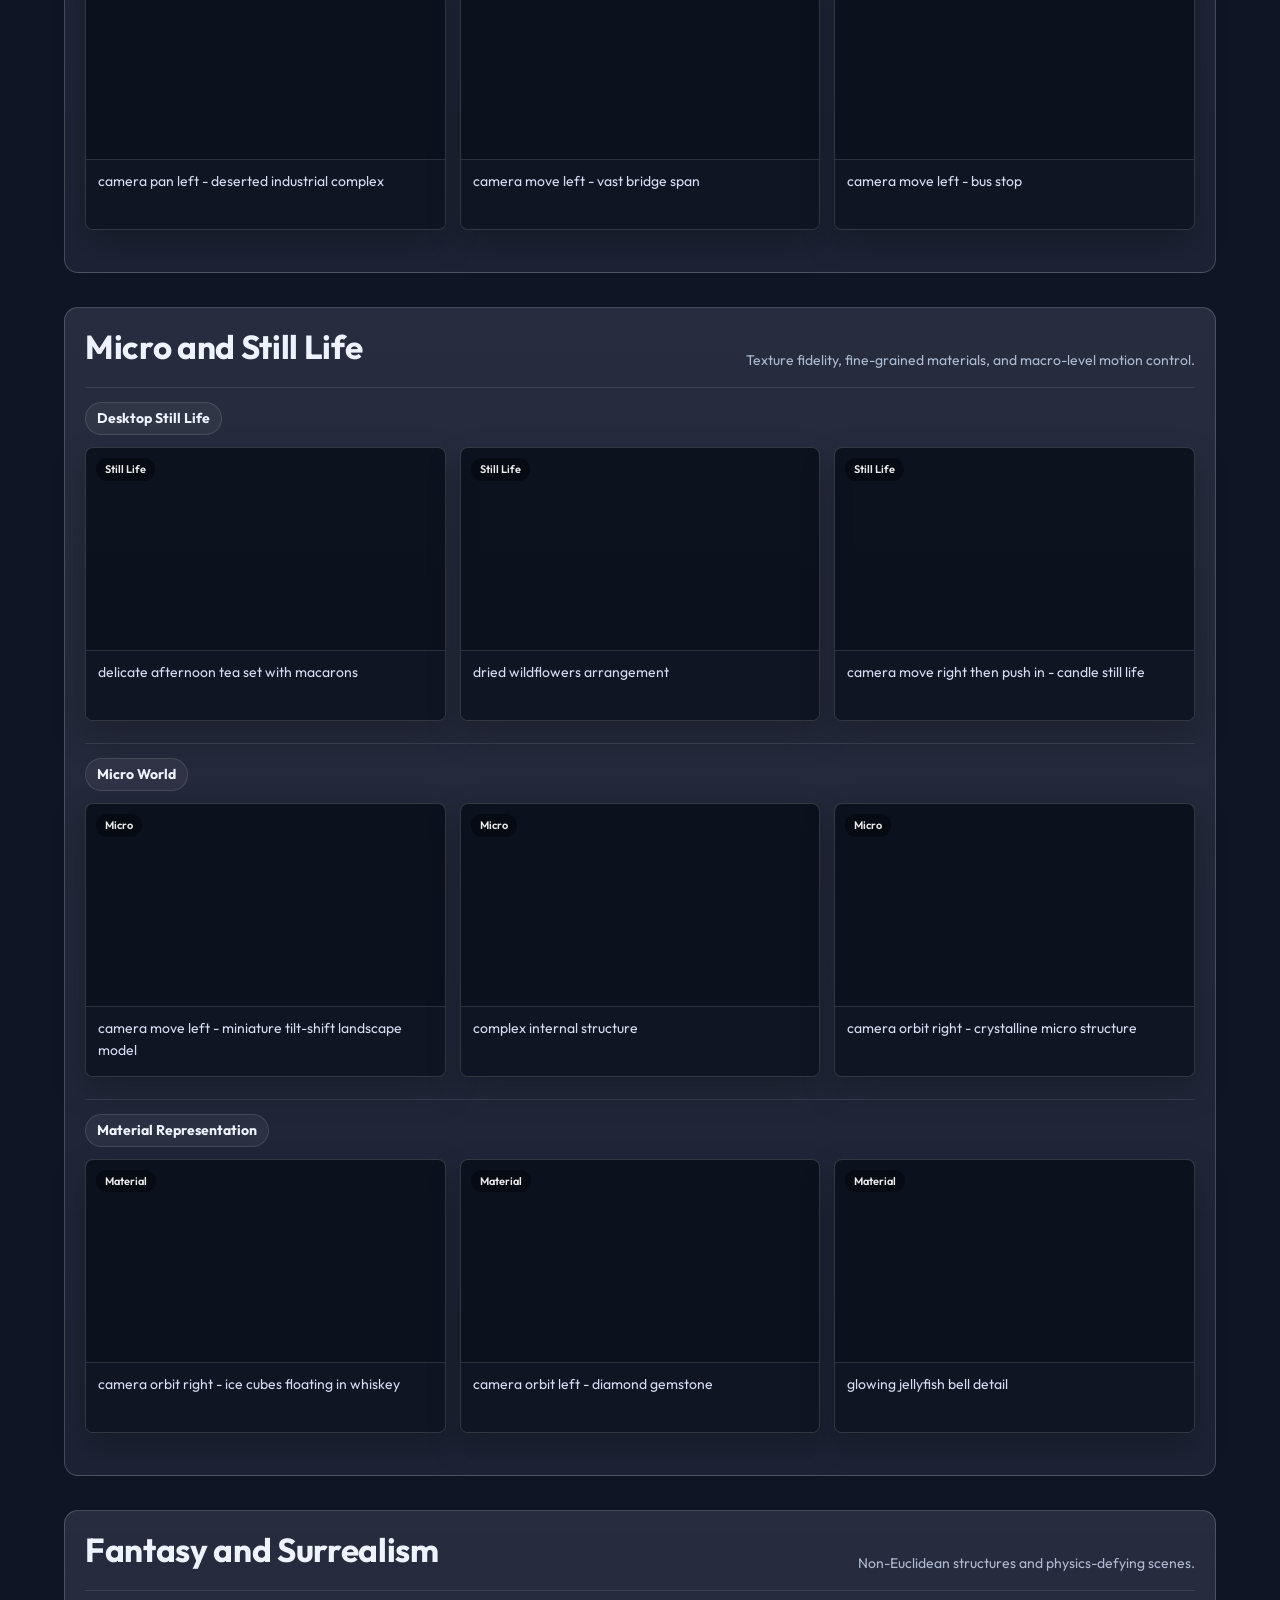
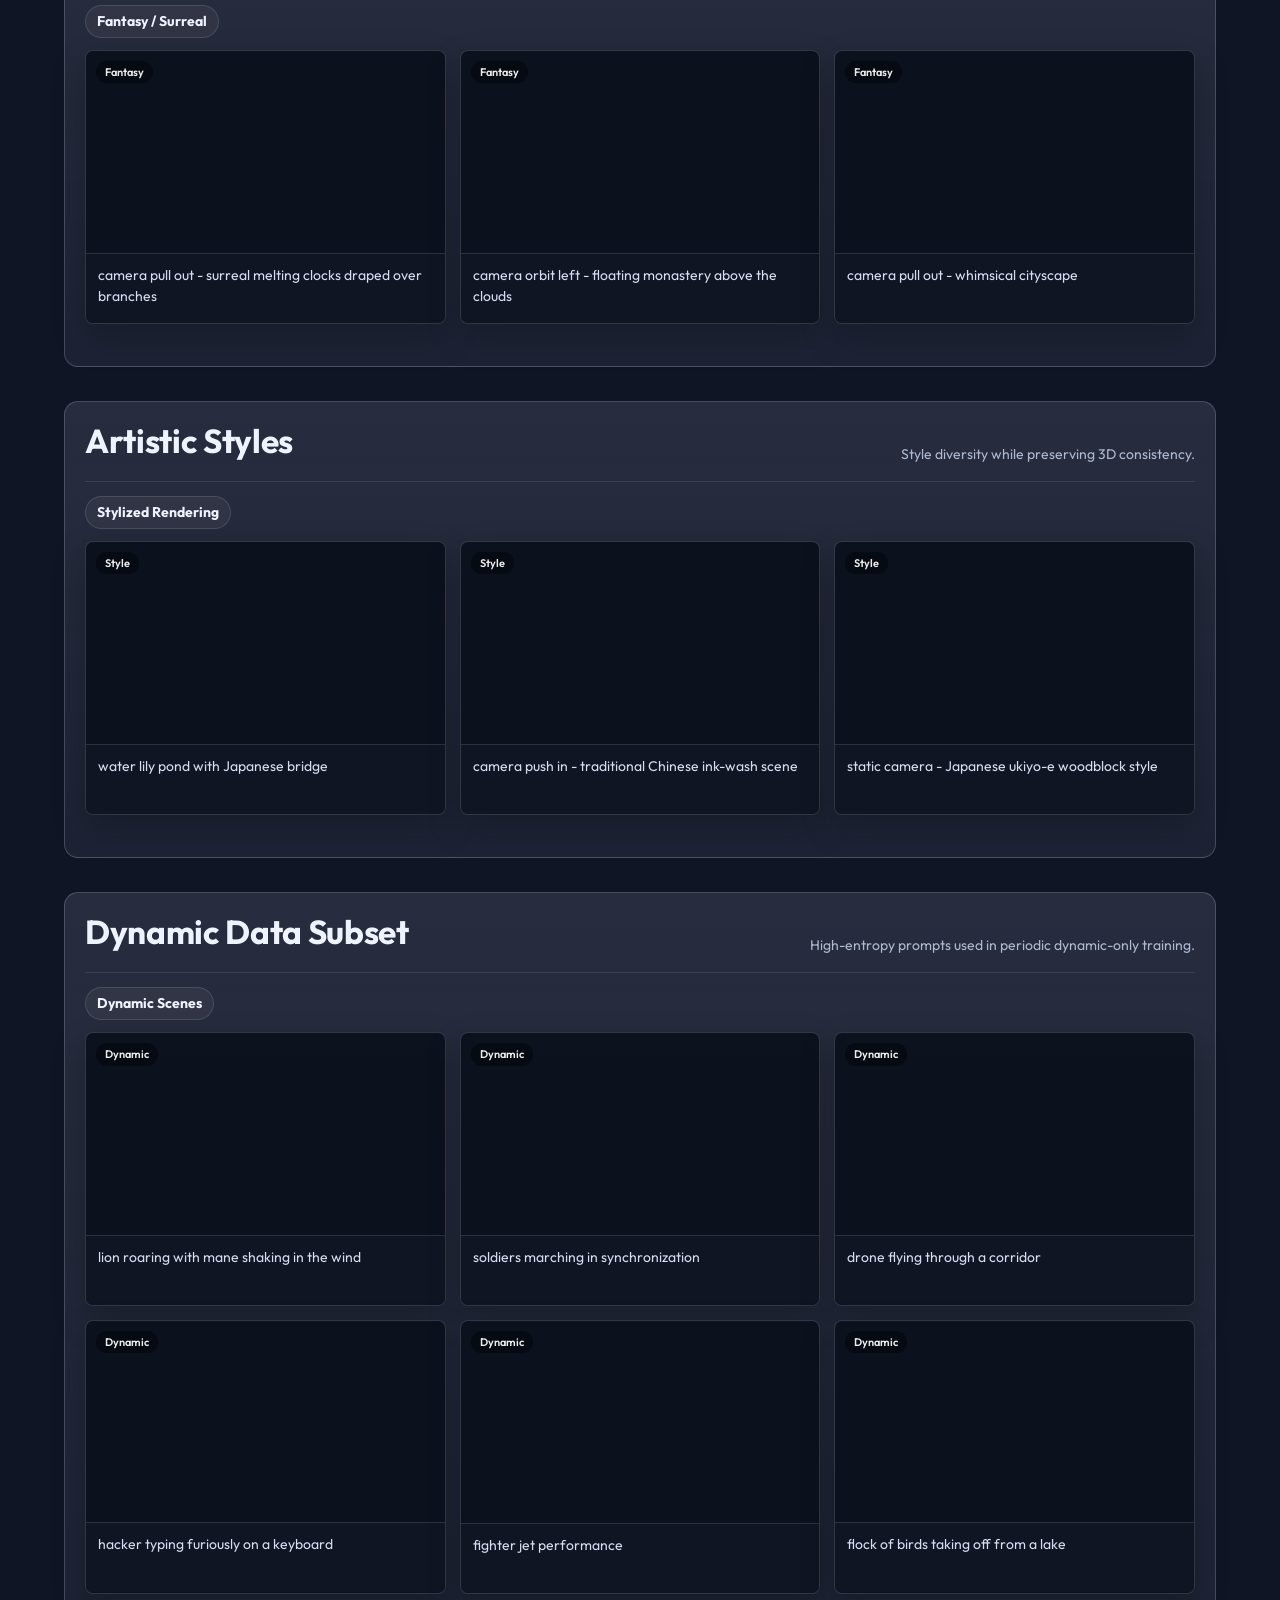
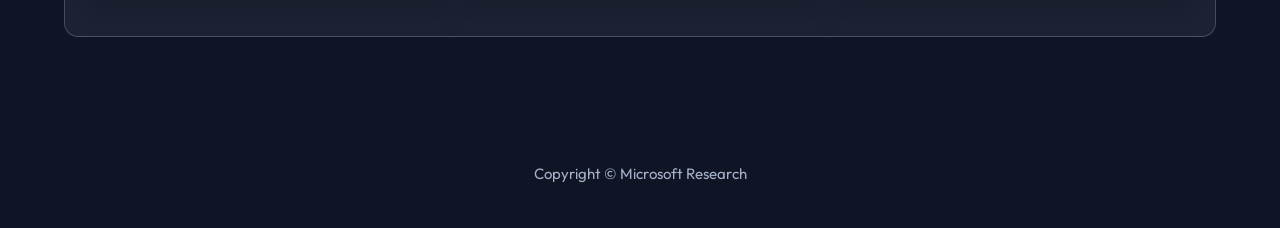
==== commit 5d0e4465: "Update index.html" ====
--- a/index.html
+++ b/index.html
@@ -40,7 +40,7 @@
       <h1 class="hero-project">World-R1</h1>
       <p class="hero-title">Reinforcing 3D Constraints for Text-to-Video Generation</p>
       <div class="hero-actions">
-        <a class="action primary placeholder-action" href="#" aria-disabled="true">Tech Report</a>
+        <a class="action primary" href="https://arxiv.org/abs/2604.24764">Tech Report</a>
         <a class="action ghost" href="video.html">Promo Video</a>
         <a class="action ghost" href="tech.html">Technical Details</a>
         <a class="action ghost" href="https://github.com/microsoft/World-R1" target="_blank" rel="noopener noreferrer">Code</a>
--- a/styles.css
+++ b/styles.css
@@ -624,7 +624,6 @@
 }
 
 .promo-video-stage {
-  --promo-frame-crop: 34px;
   position: relative;
   width: 100%;
   aspect-ratio: 16 / 9;
@@ -637,19 +636,12 @@
   box-shadow: 0 28px 80px rgba(0, 0, 0, 0.42);
 }
 
-.promo-video-stage:hover,
-.promo-video-stage:focus-within {
-  --promo-frame-crop: 0px;
-}
-
 .promo-video-frame {
   position: absolute;
-  top: calc(var(--promo-frame-crop) * -1);
-  left: 0;
+  inset: 0;
   width: 100%;
-  height: calc(100% + (var(--promo-frame-crop) * 2));
+  height: 100%;
   border: 0;
-  transition: top 0.18s ease, height 0.18s ease;
 }
 
 .video-actions {
@@ -1065,10 +1057,6 @@
 }
 
 @media (max-width: 760px) {
-  .promo-video-stage {
-    --promo-frame-crop: 0px;
-  }
-
   .hero-nav {
     height: 60px;
     padding: 0 12px;
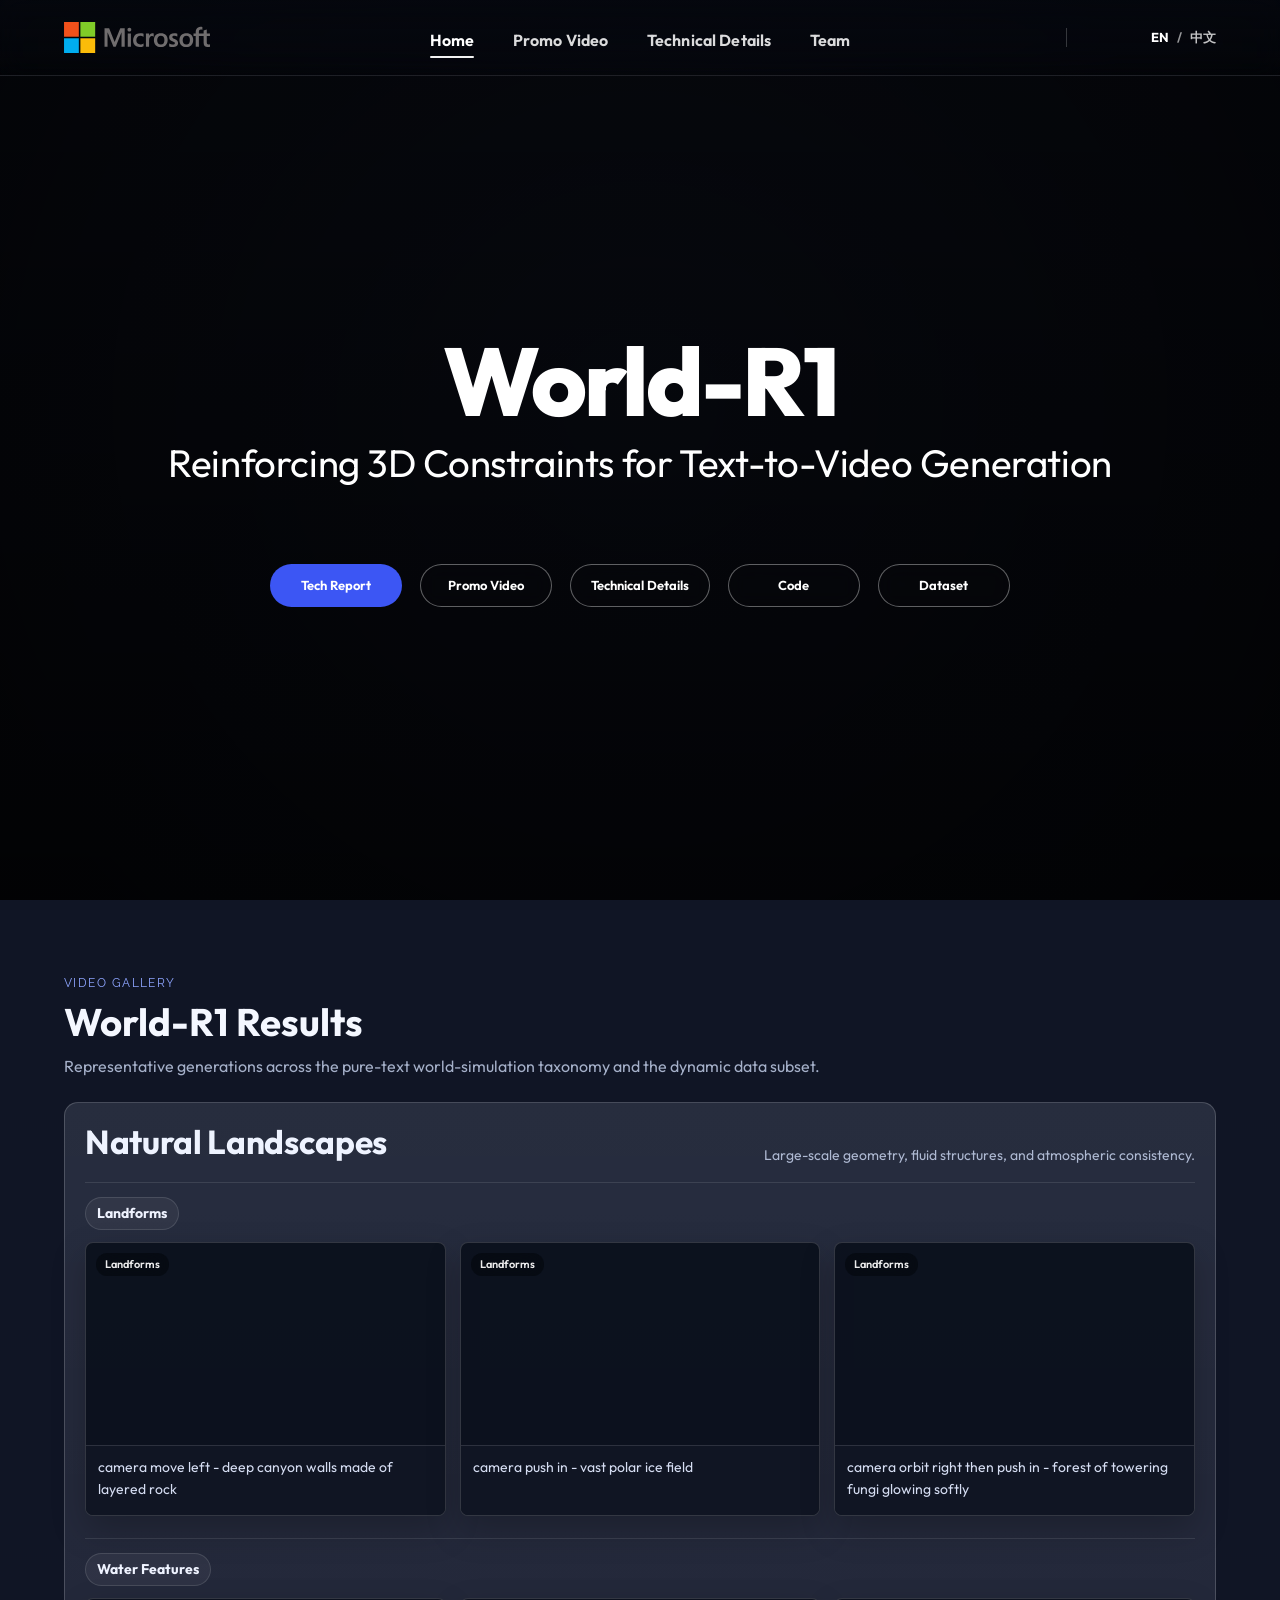
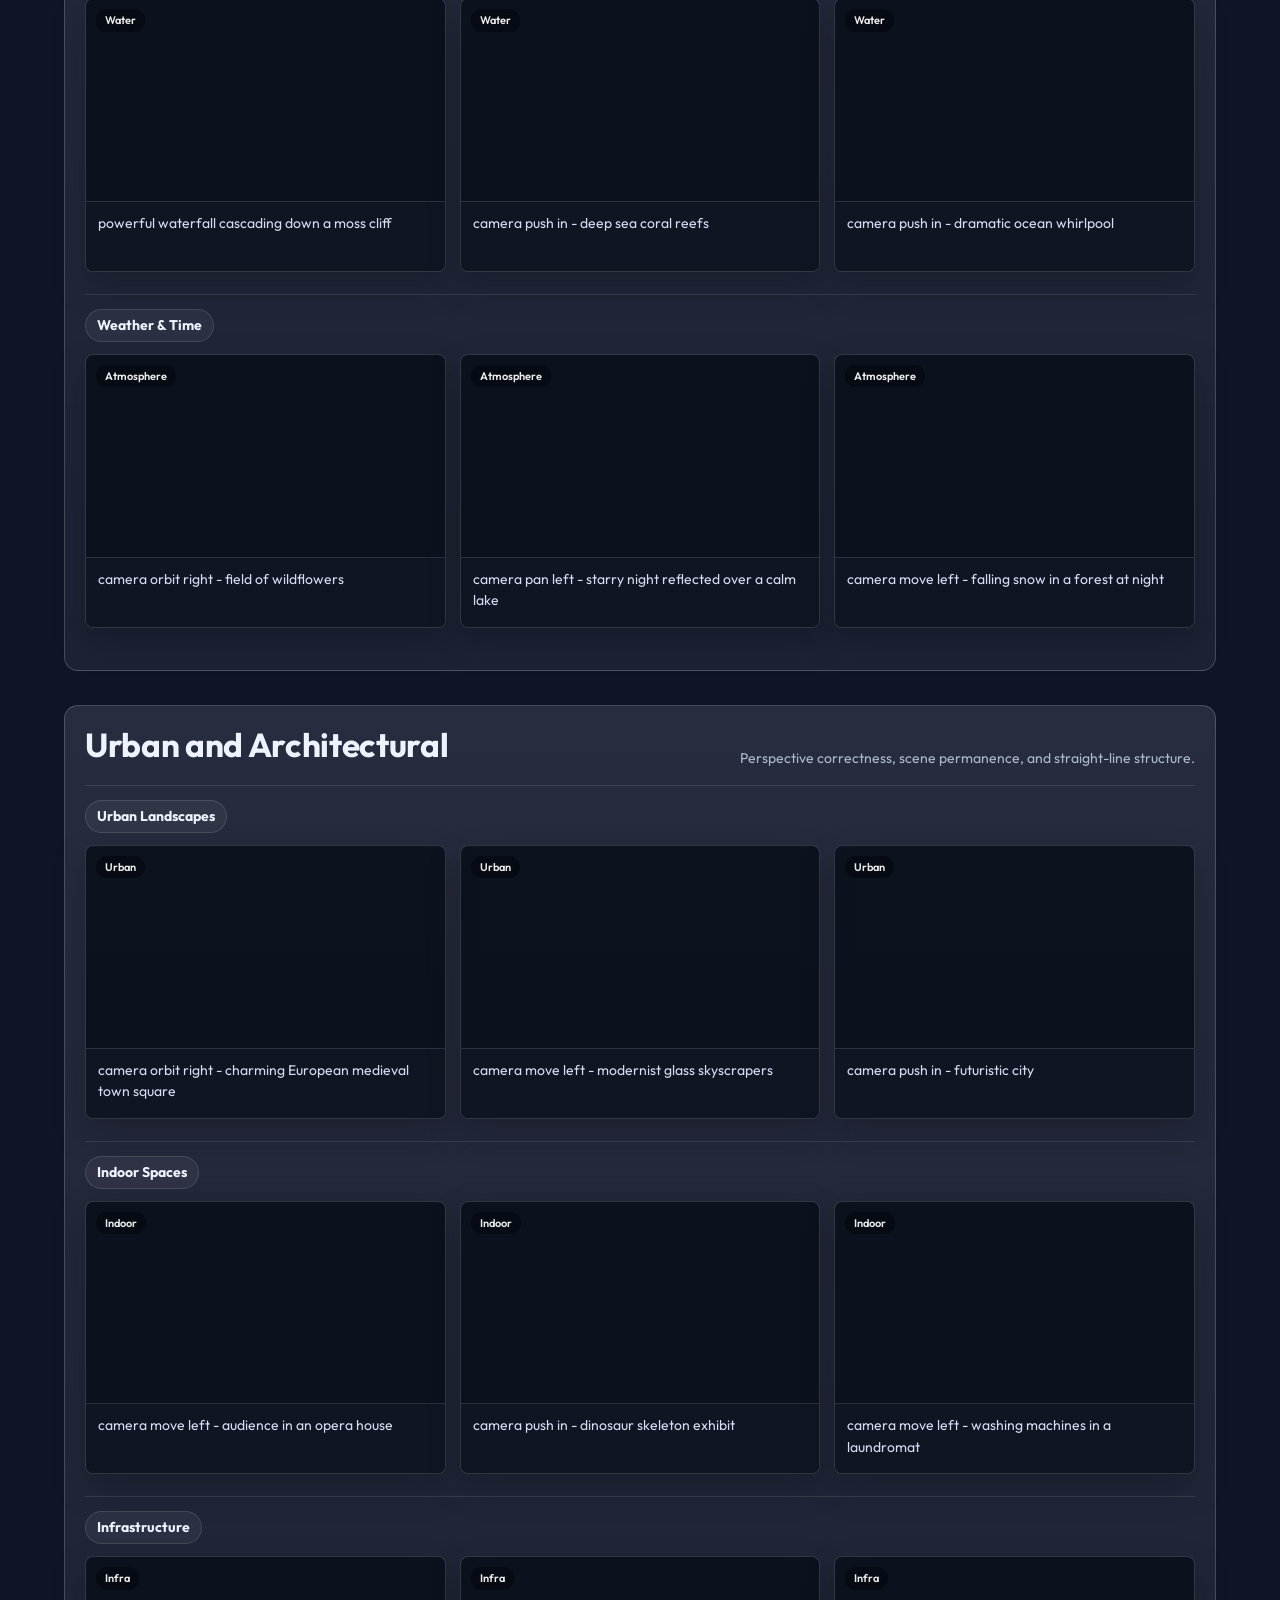
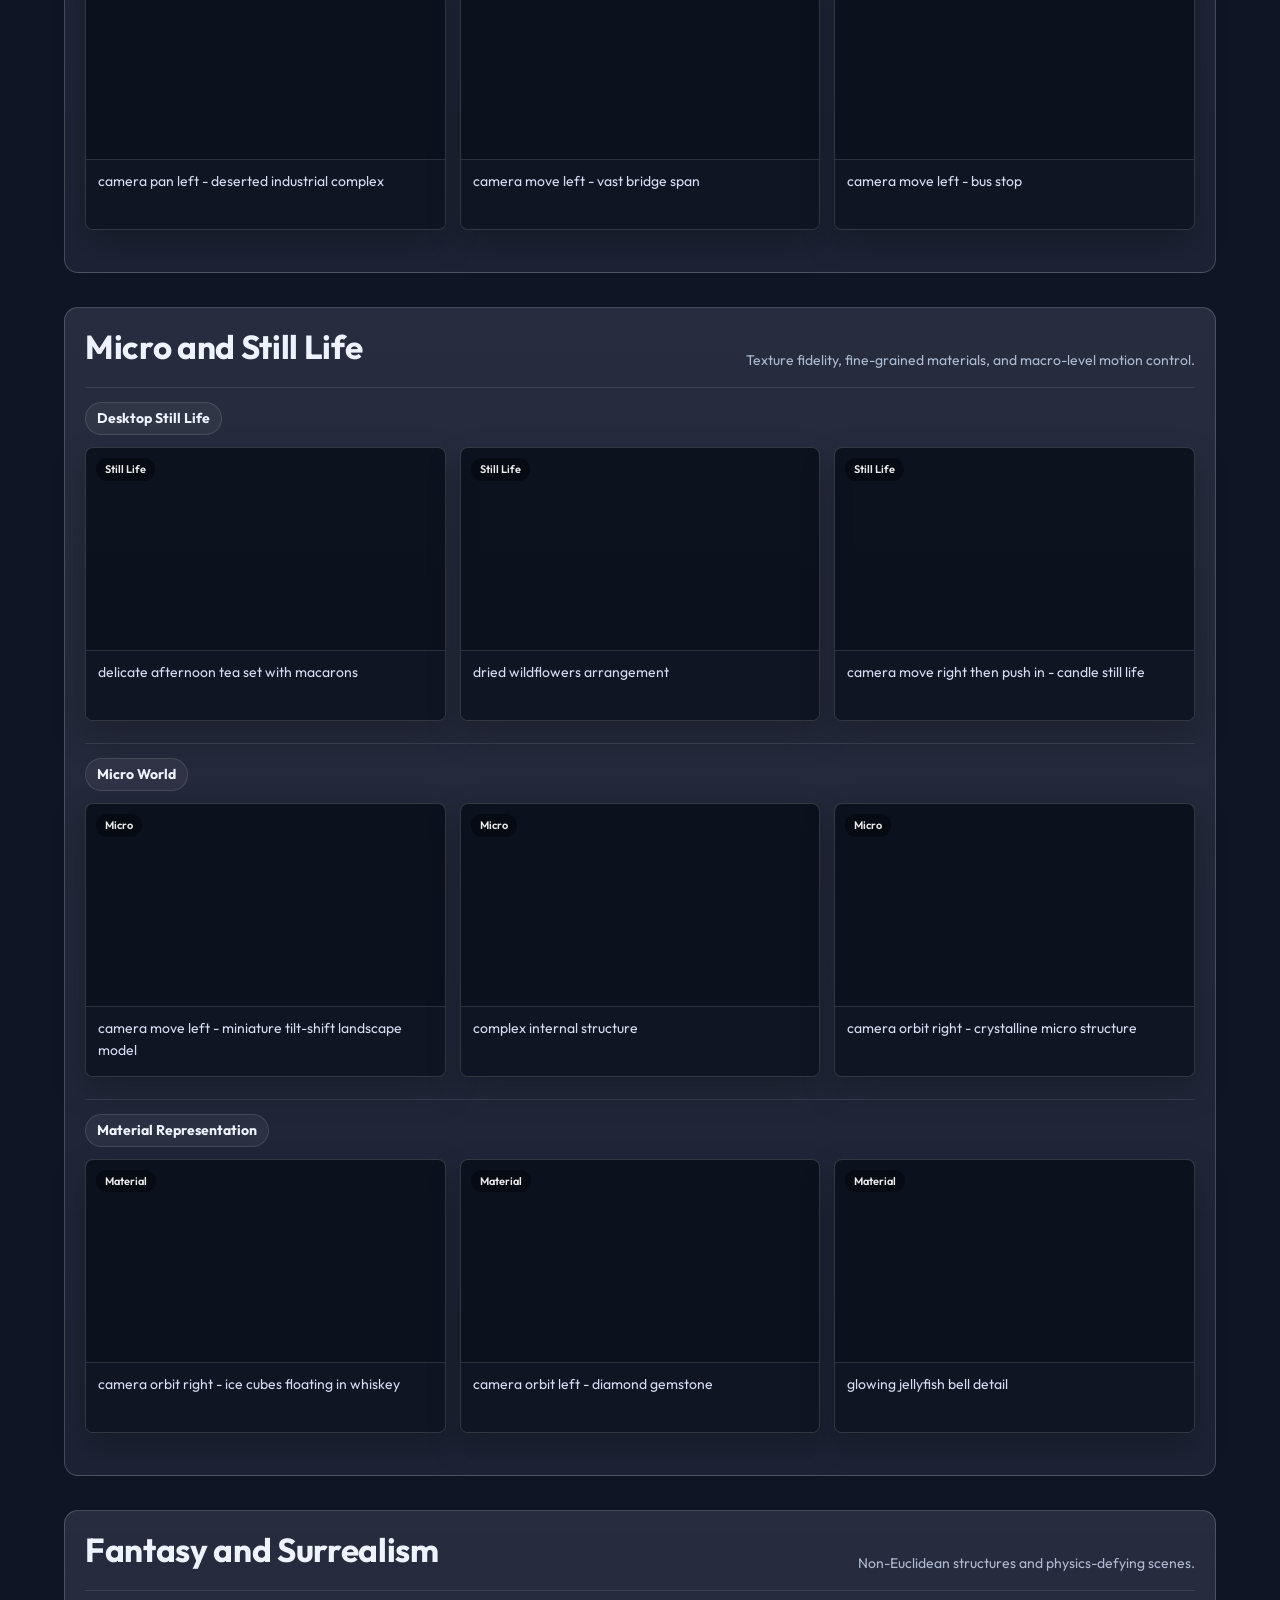
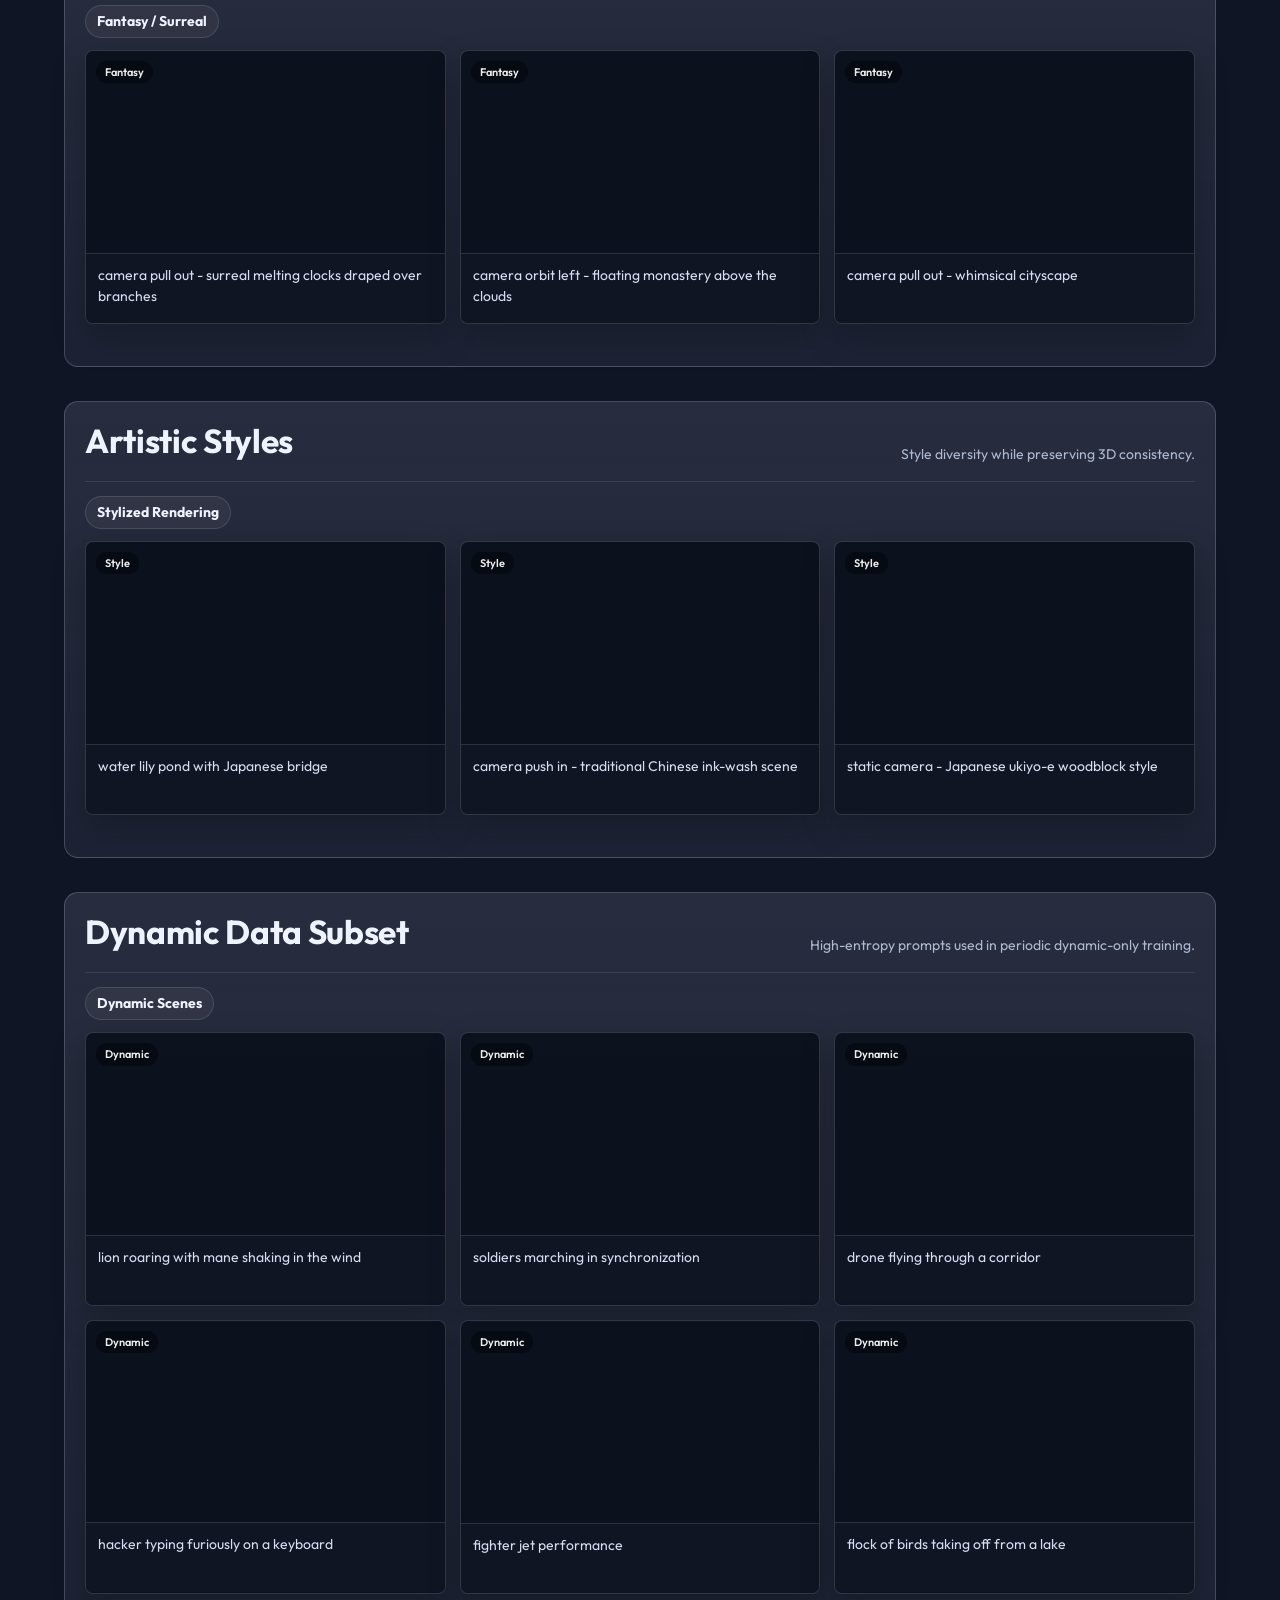
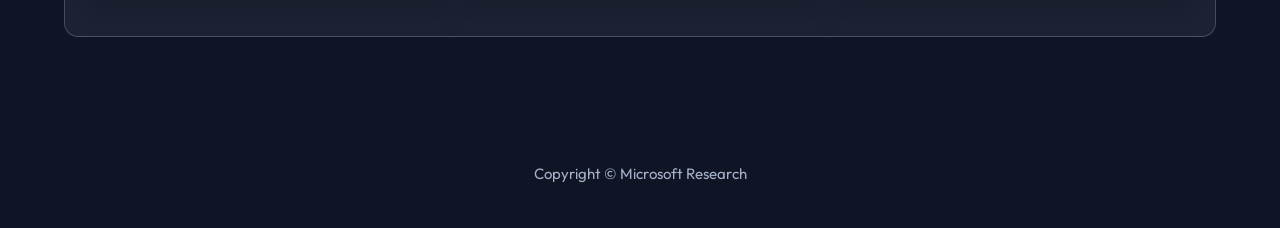
==== commit 38a38b31: "Update index.html" ====
--- a/index.html
+++ b/index.html
@@ -17,7 +17,7 @@
       <img class="brand-logo" src="assets/microsoft-logo-svgrepo-com.svg" alt="Microsoft" />
     </a>
     <nav class="hero-nav-links">
-      <a class="active" href="index.html">Home</a>
+      <a class="active" href="https://aka.ms/world-r1">Home</a>
       <a href="video.html">Promo Video</a>
       <a href="tech.html">Technical Details</a>
       <a href="team.html">Team</a>
@@ -44,6 +44,7 @@
         <a class="action ghost" href="video.html">Promo Video</a>
         <a class="action ghost" href="tech.html">Technical Details</a>
         <a class="action ghost" href="https://github.com/microsoft/World-R1" target="_blank" rel="noopener noreferrer">Code</a>
+        <a class="action ghost" href="https://huggingface.co/datasets/microsoft/World-R1" target="_blank" rel="noopener noreferrer">Dataset</a>
       </div>
     </div>
   </section>
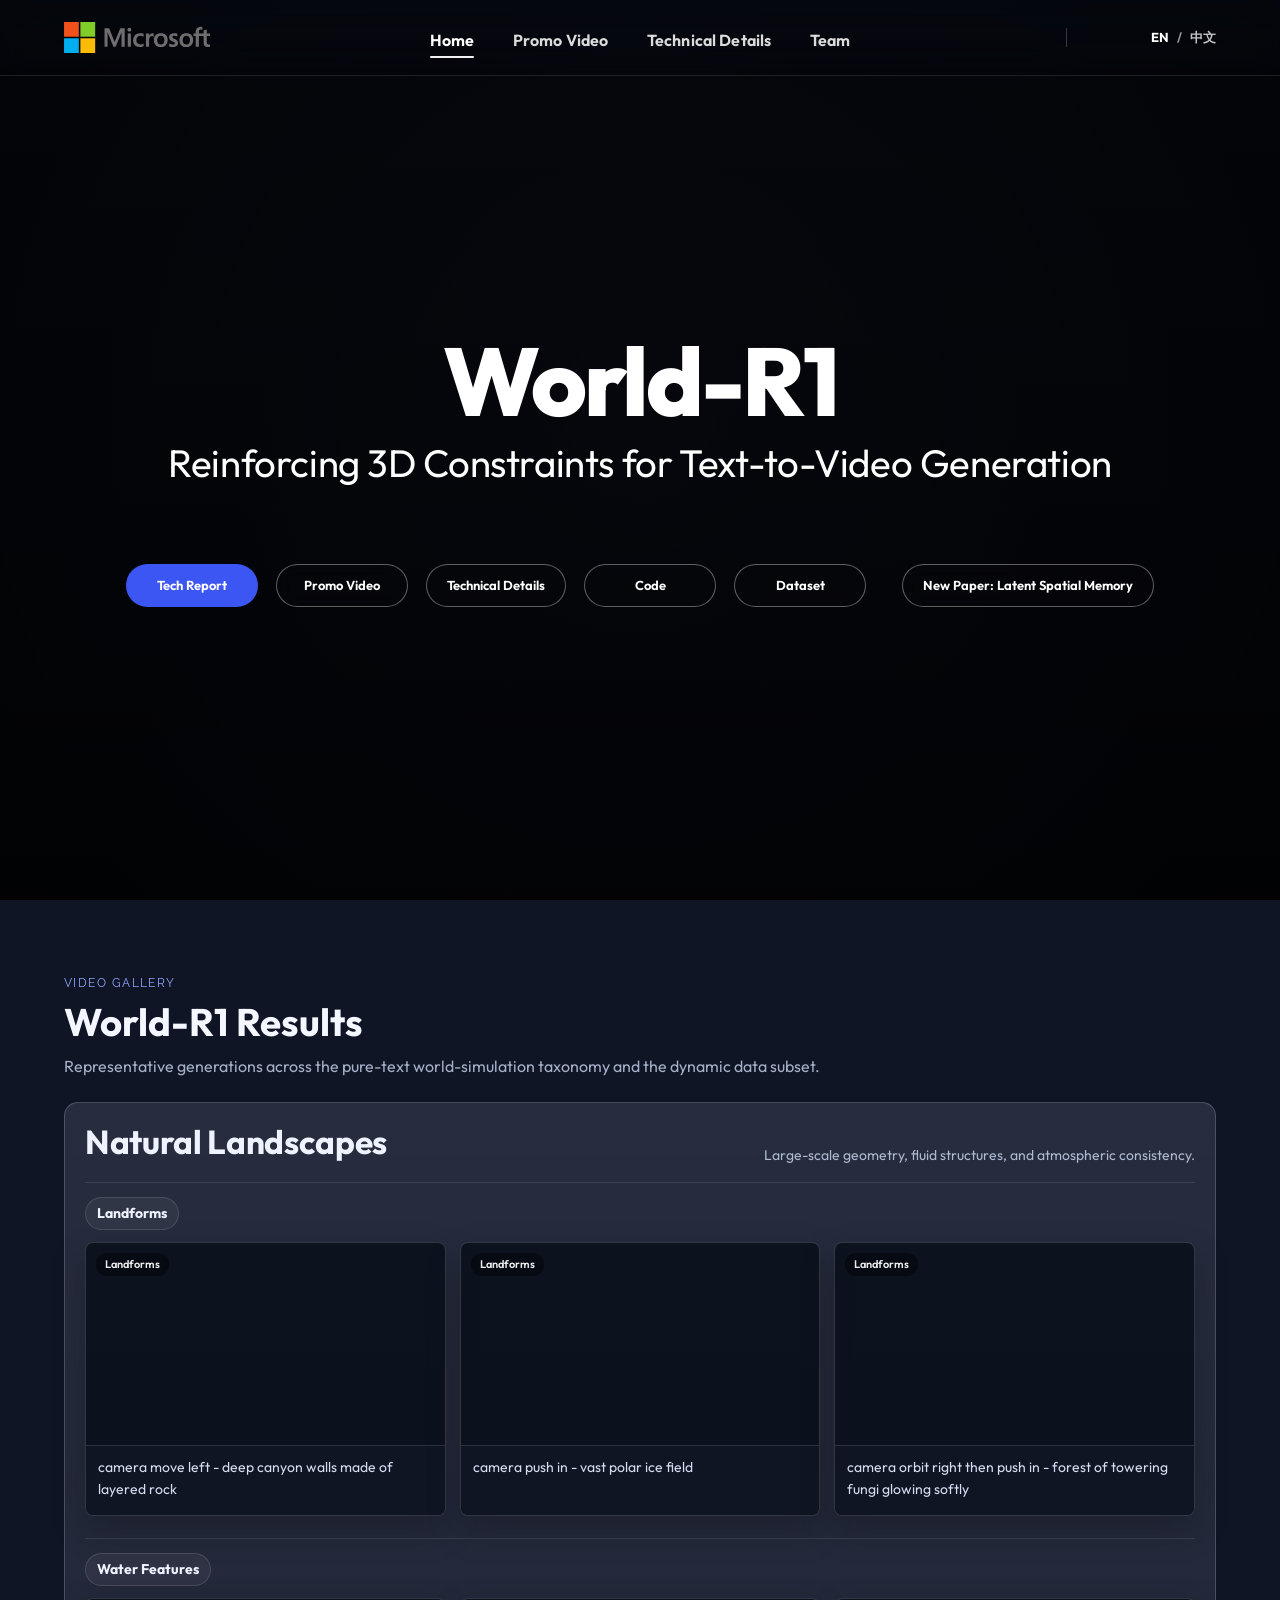
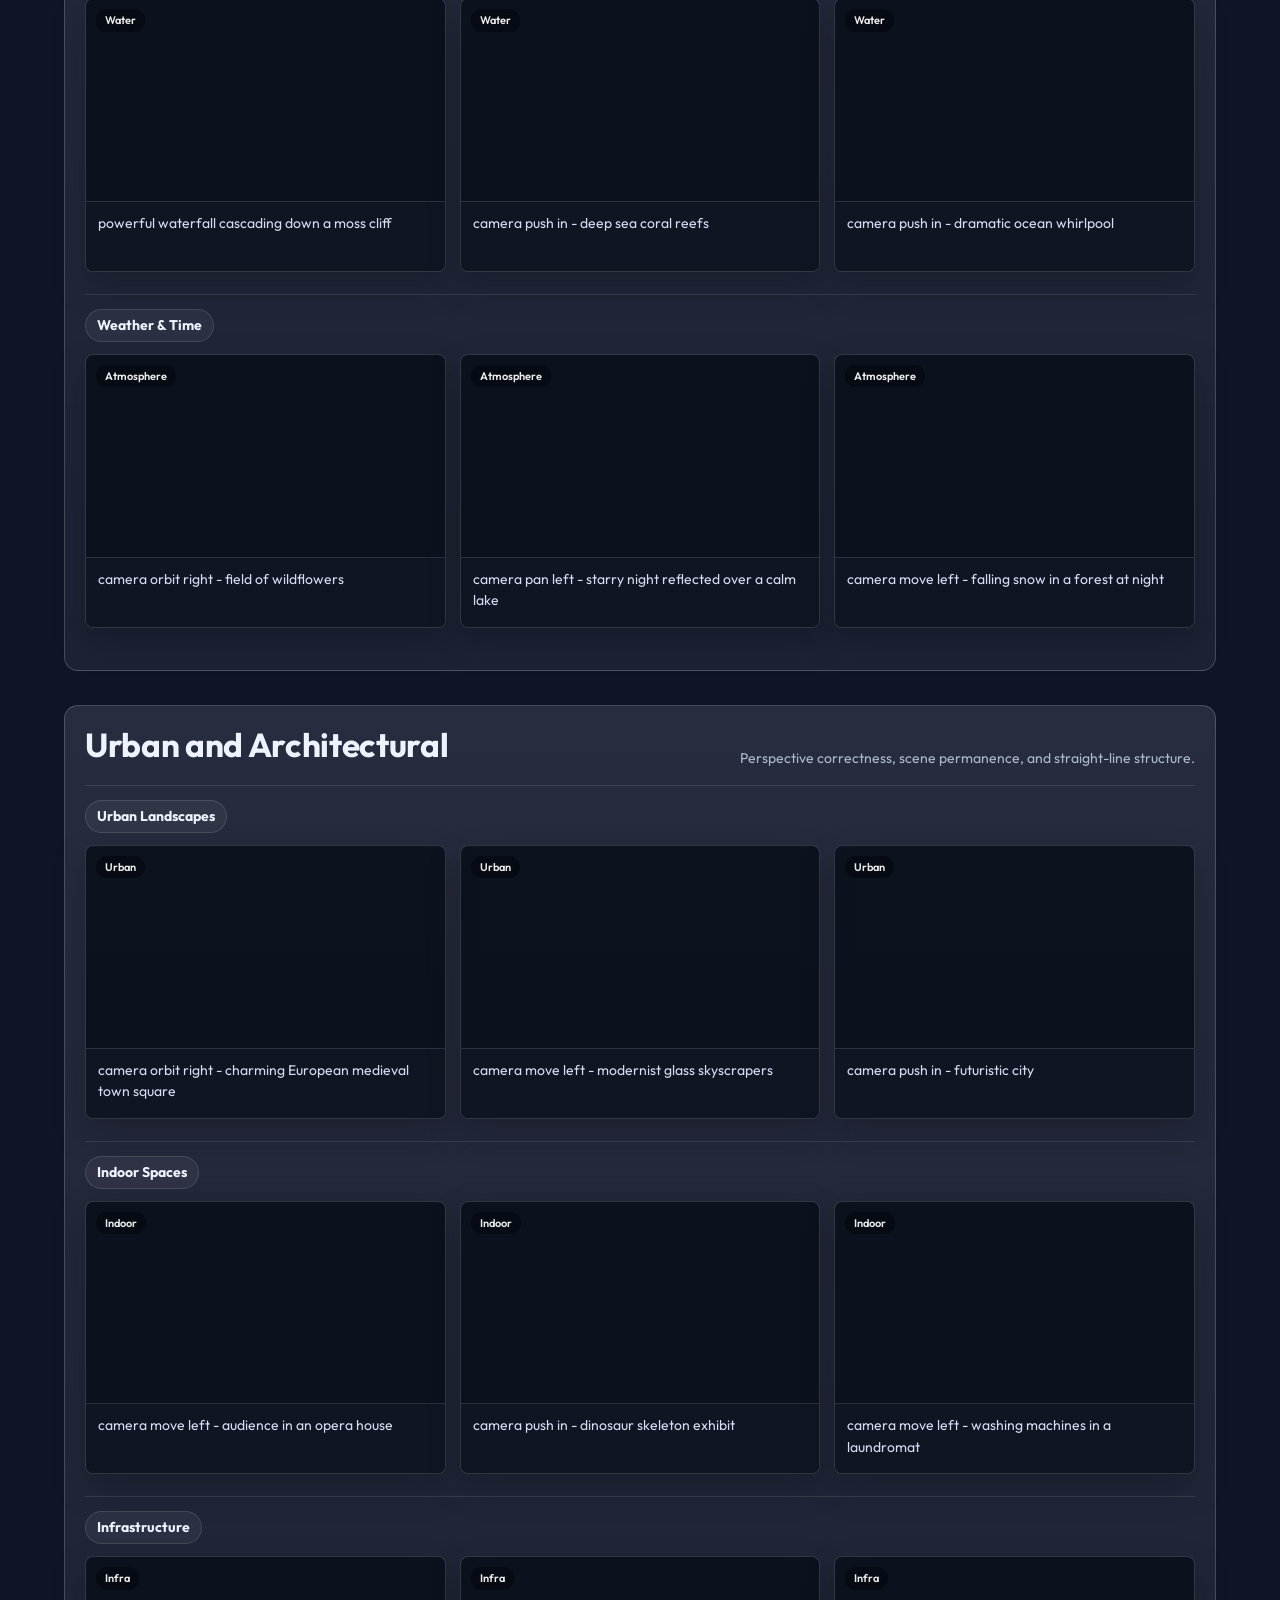
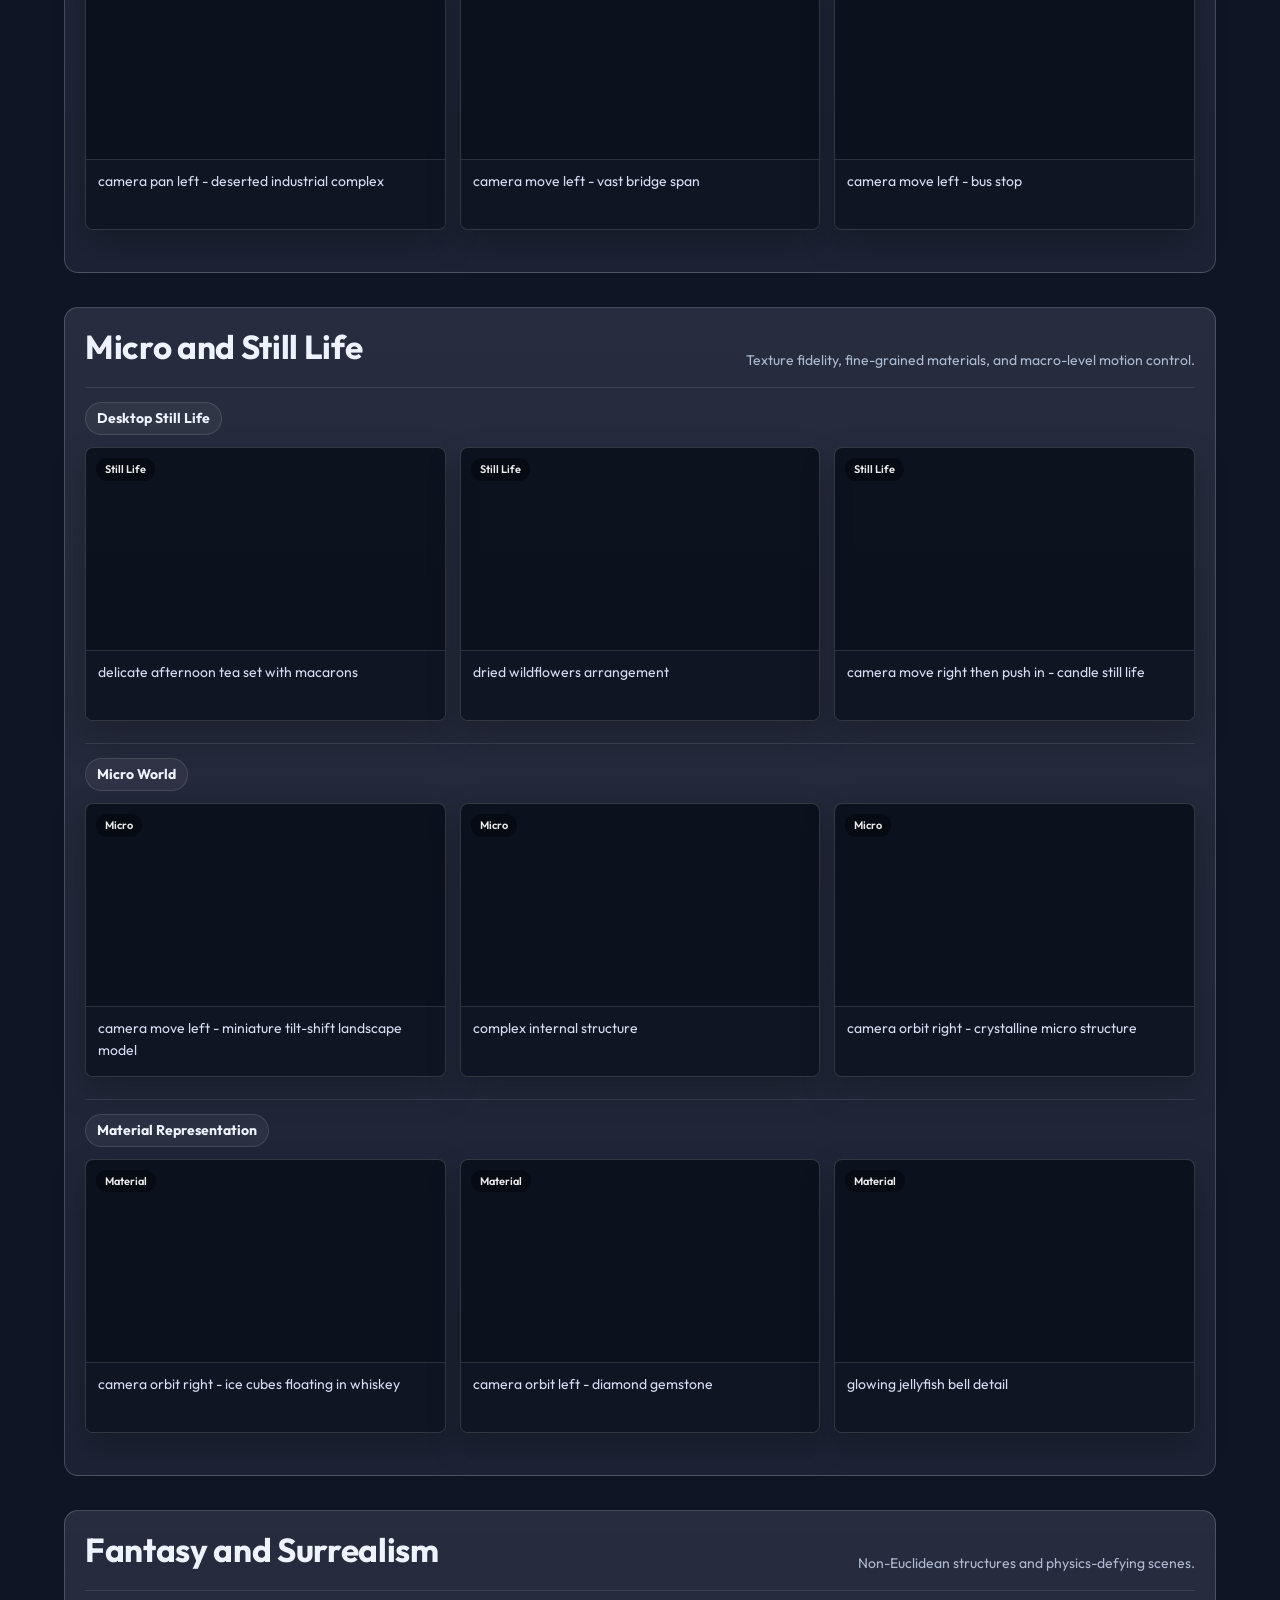
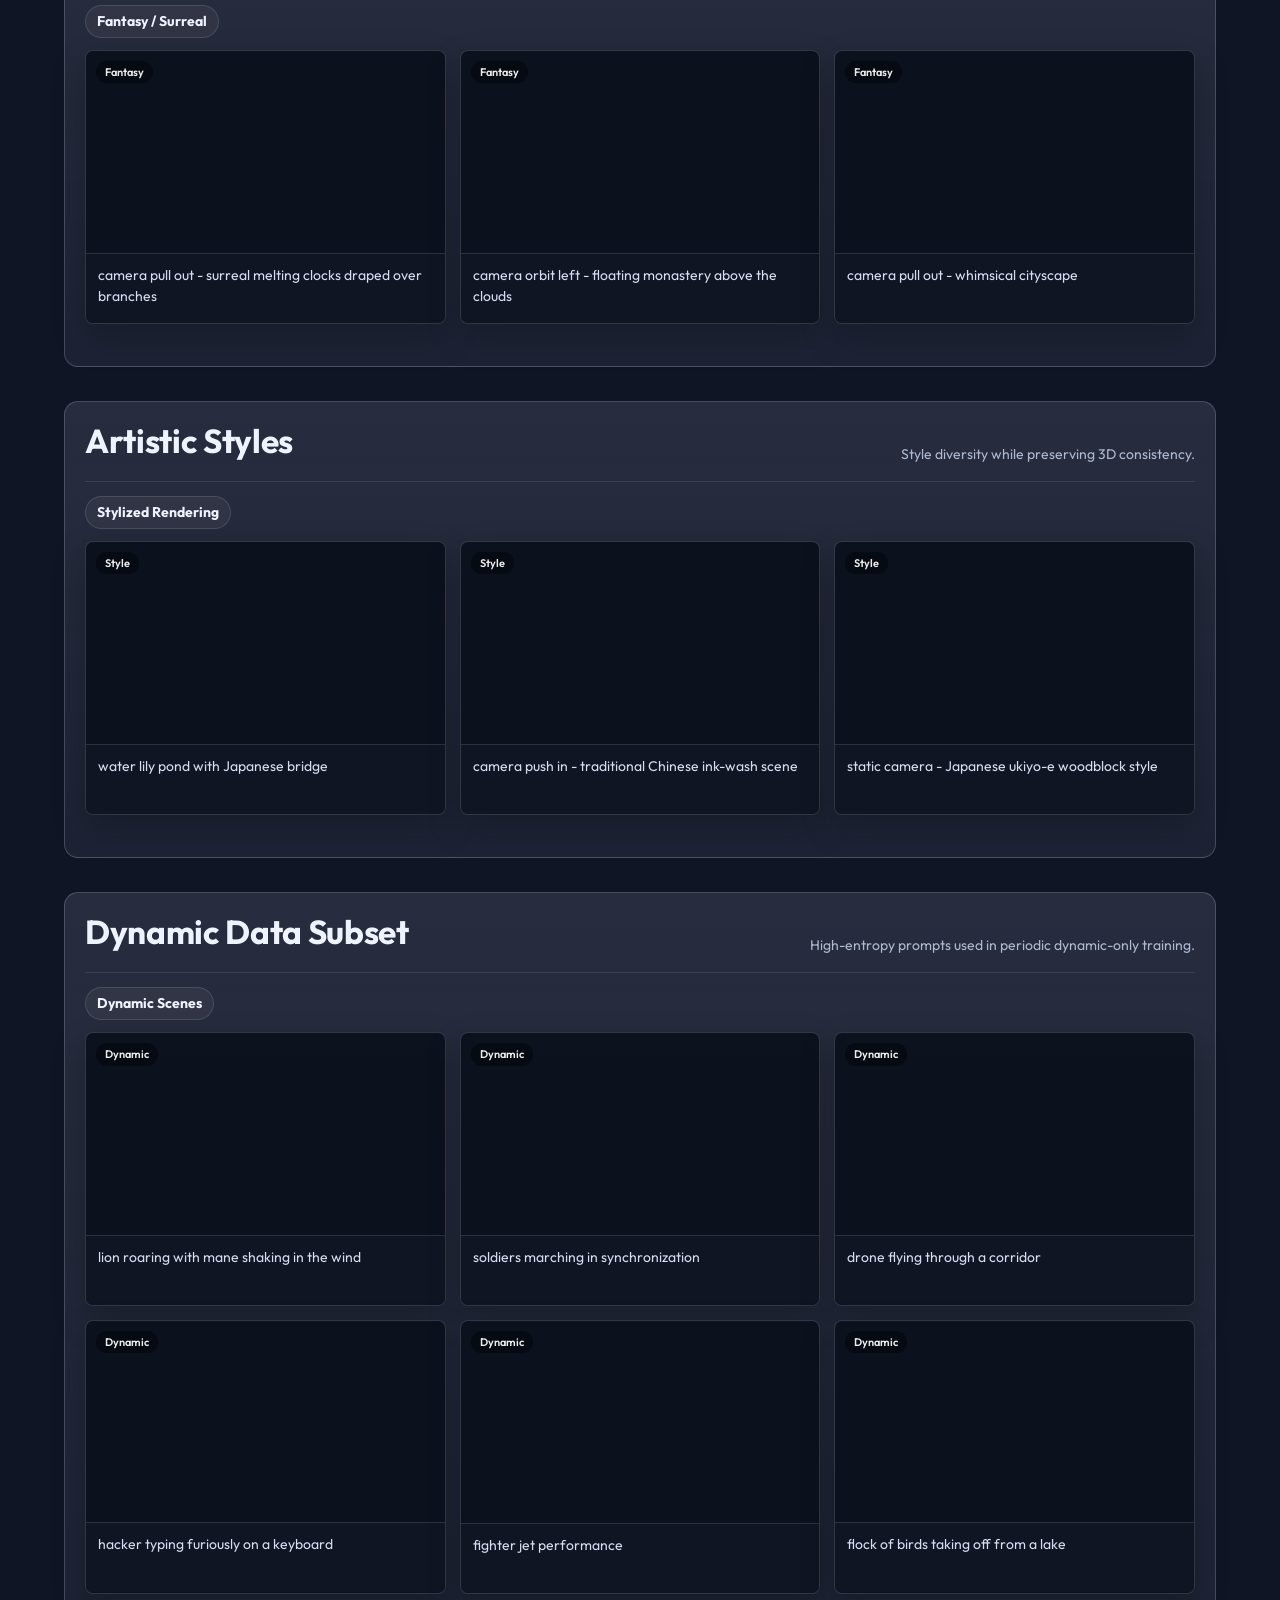
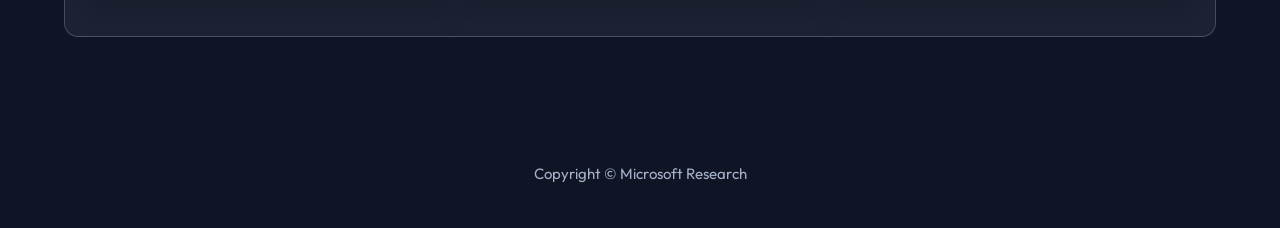
==== commit dc8dd627: "Update index.html" ====
--- a/index.html
+++ b/index.html
@@ -44,7 +44,8 @@
         <a class="action ghost" href="video.html">Promo Video</a>
         <a class="action ghost" href="tech.html">Technical Details</a>
         <a class="action ghost" href="https://github.com/microsoft/World-R1" target="_blank" rel="noopener noreferrer">Code</a>
-        <a class="action ghost" href="https://huggingface.co/datasets/microsoft/World-R1" target="_blank" rel="noopener noreferrer">Dataset</a>
+        <a class="action ghost" href="https://huggingface.co/datasets/microsoft/World-R1" target="_blank" rel="noopener noreferrer">Dataset</a><br/>
+        <a class="action ghost" href="https://aka.ms/latent-spatial-memory" target="_blank" rel="noopener noreferrer">New Paper: Latent Spatial Memory</a>
       </div>
     </div>
   </section>
--- a/styles.css
+++ b/styles.css
@@ -526,6 +526,13 @@
   margin-bottom: 10px;
 }
 
+.tech-publication {
+  color: #cfd8ff;
+  font-size: 15px;
+  font-weight: 650;
+  margin-bottom: 14px;
+}
+
 .tech-lead {
   color: #d7def2;
   font-size: 16px;
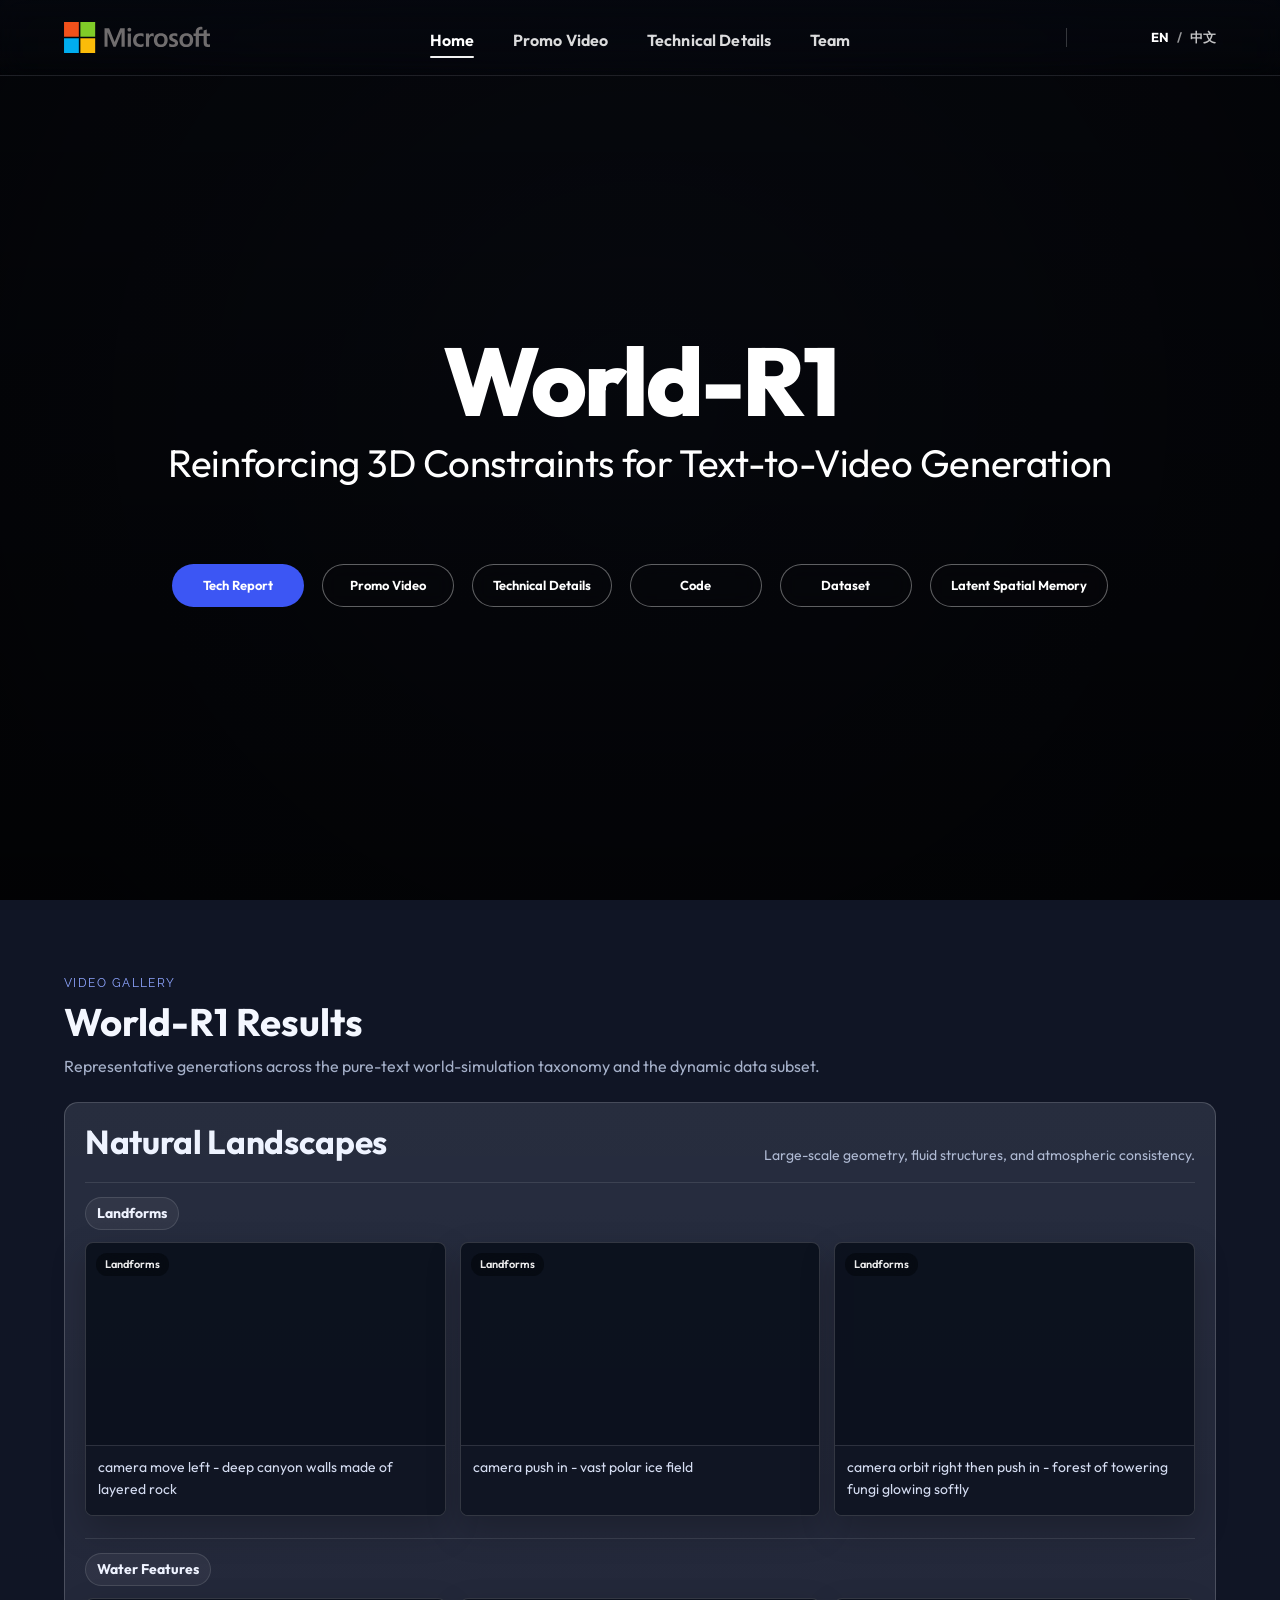
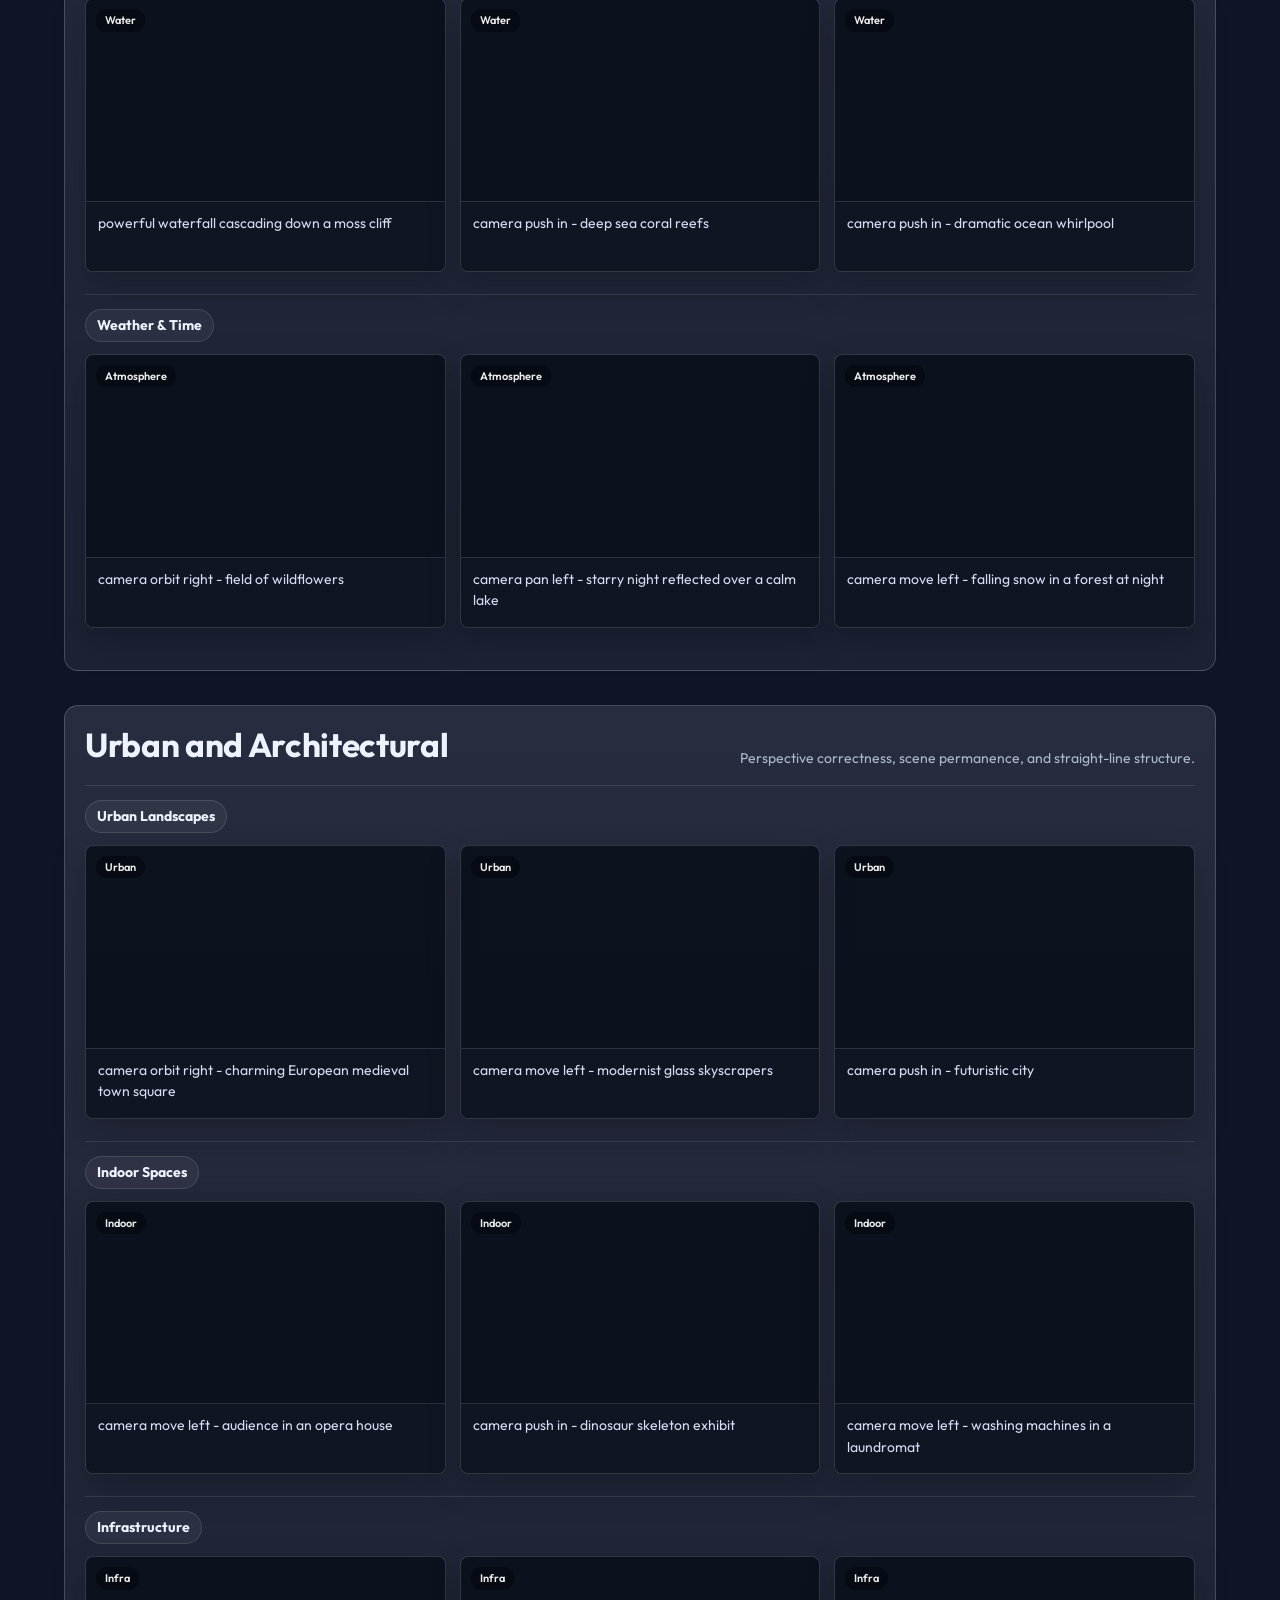
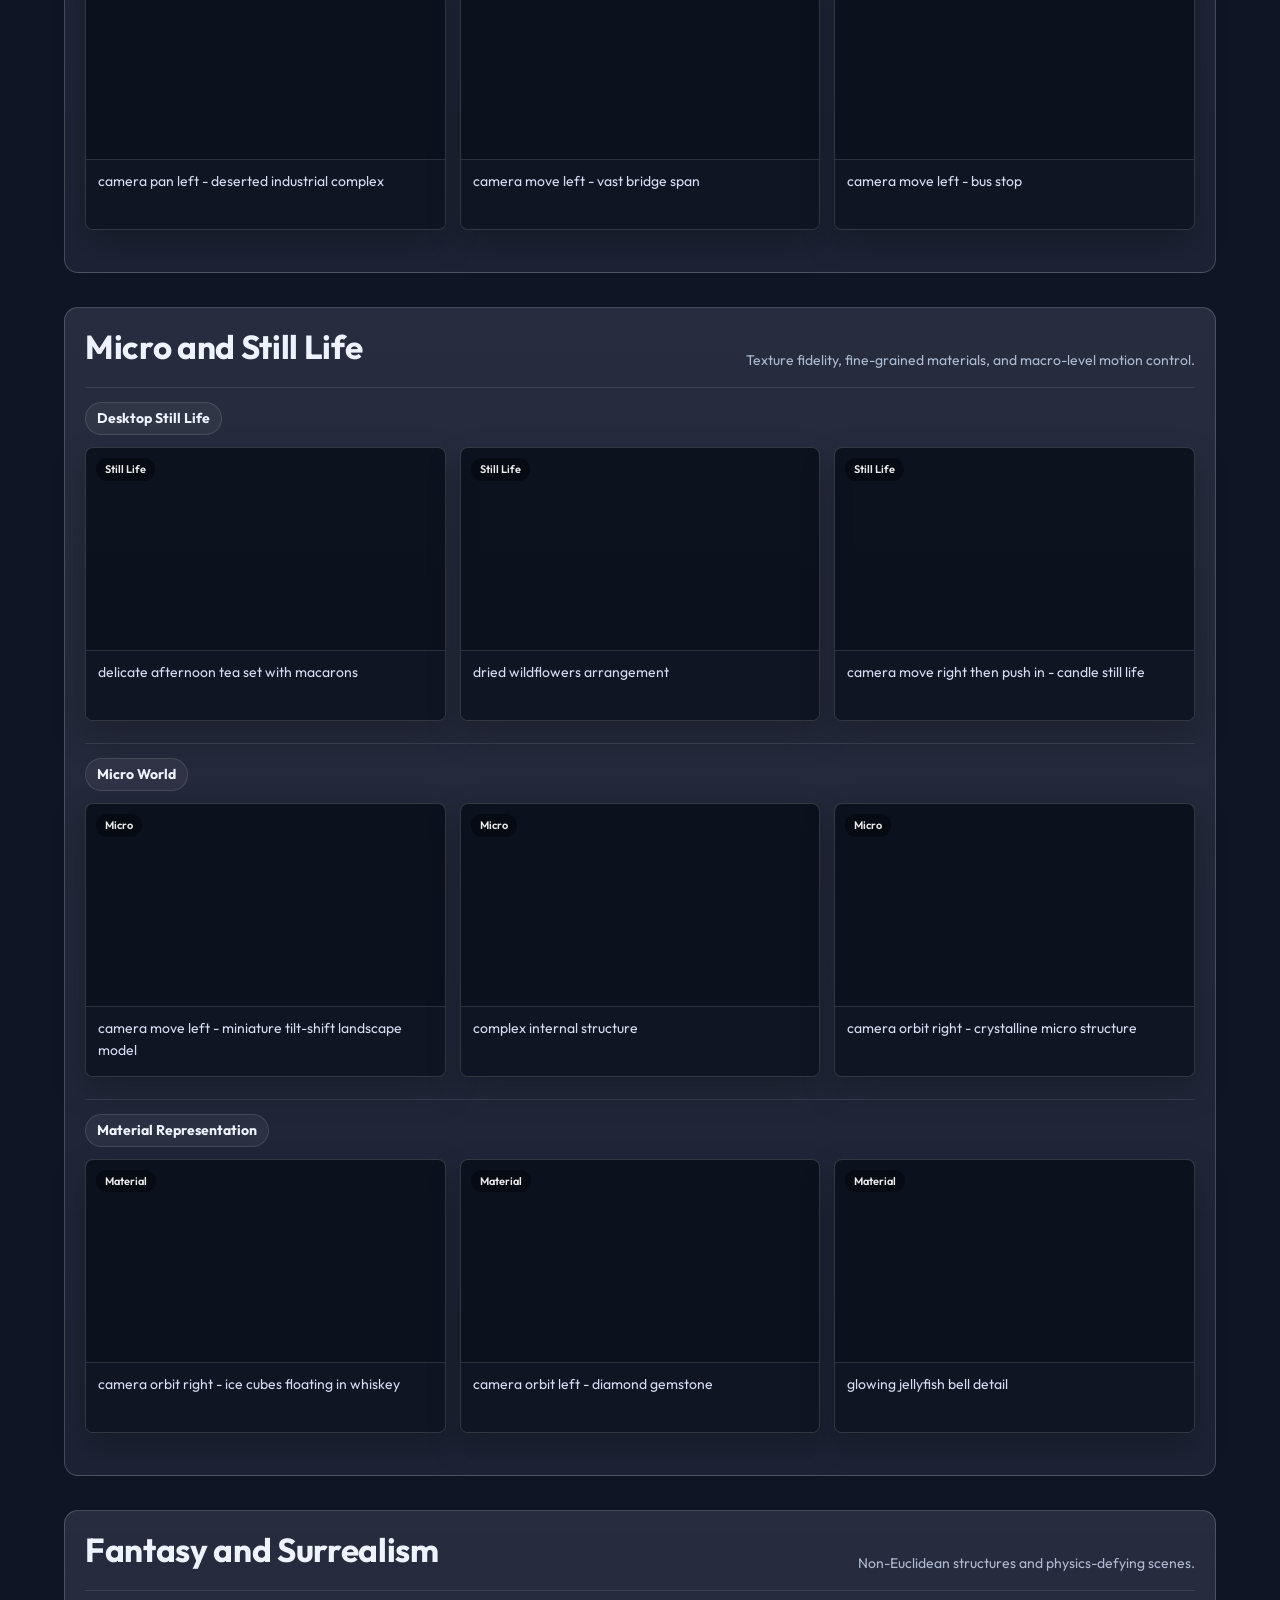
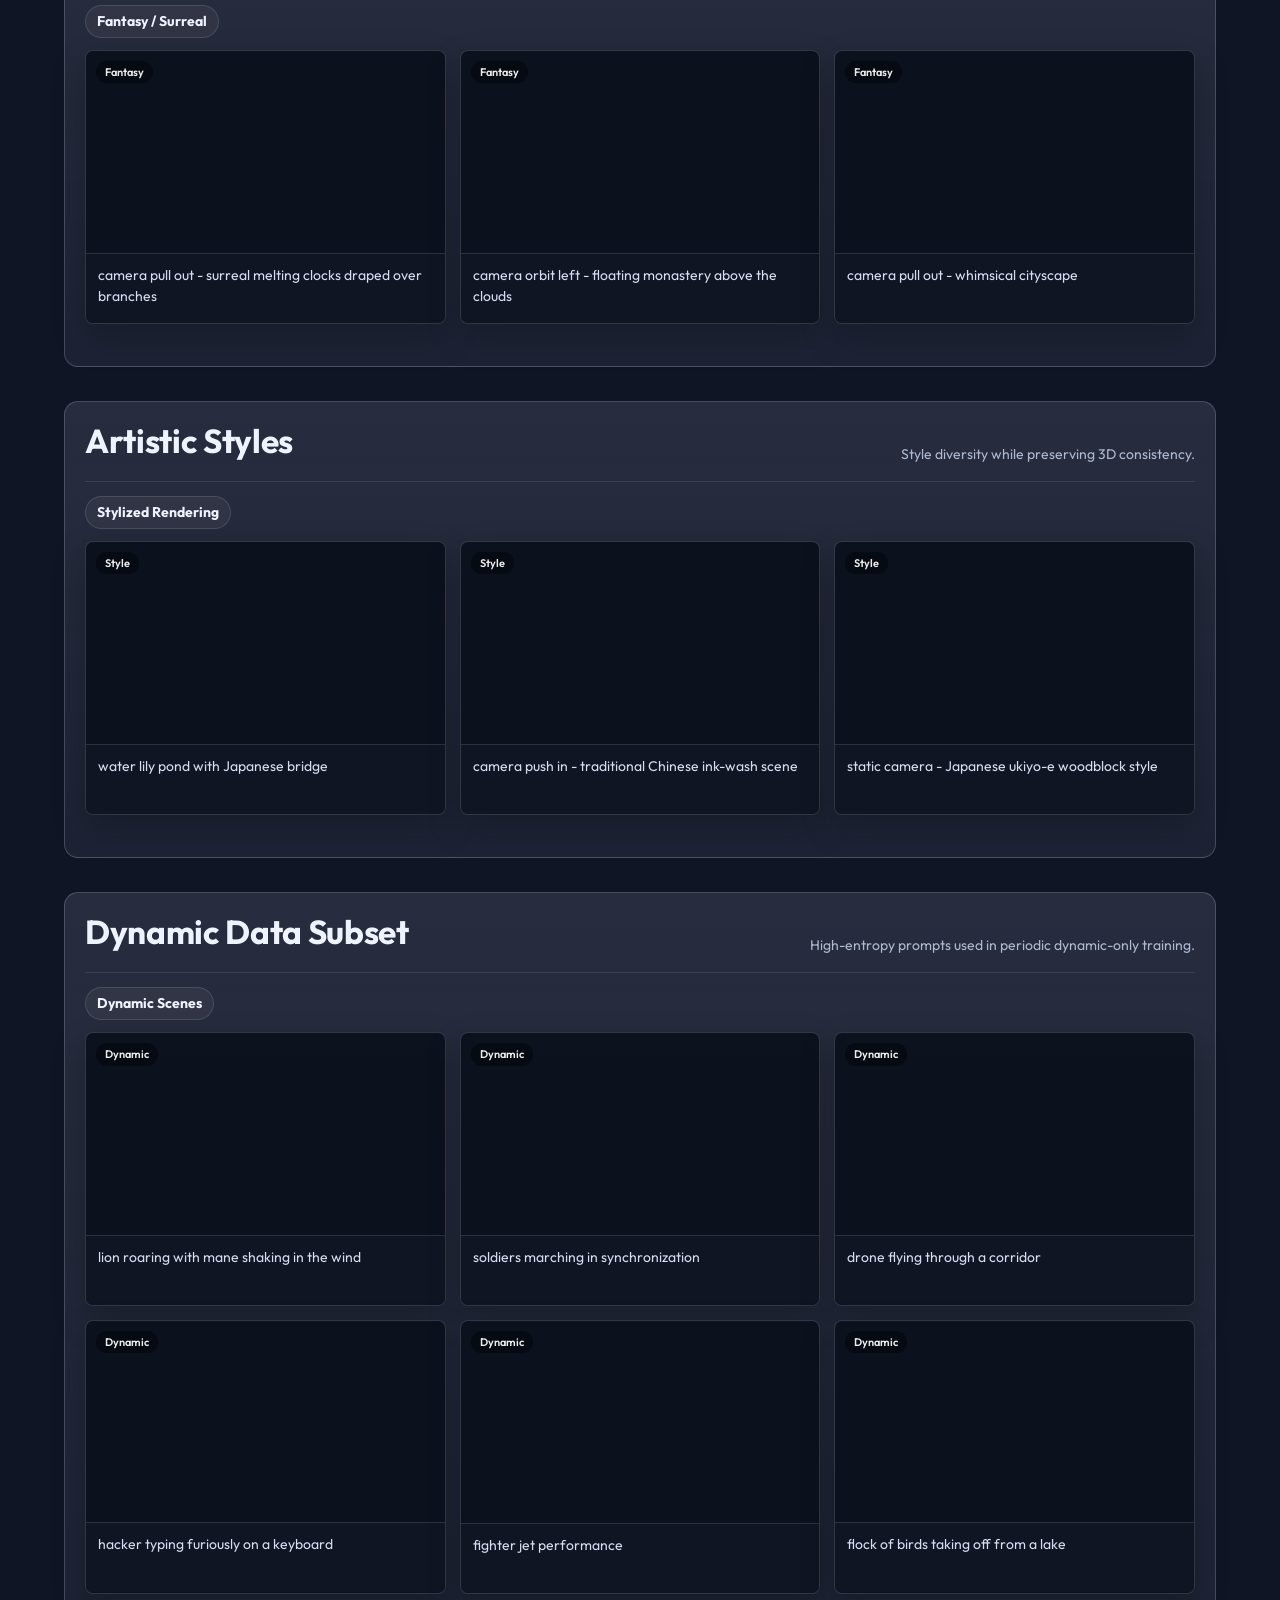
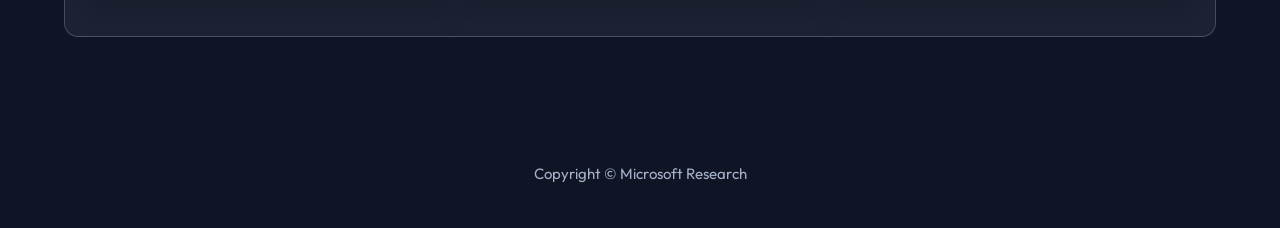
==== commit d5268834: "Update index.html" ====
--- a/index.html
+++ b/index.html
@@ -44,8 +44,8 @@
         <a class="action ghost" href="video.html">Promo Video</a>
         <a class="action ghost" href="tech.html">Technical Details</a>
         <a class="action ghost" href="https://github.com/microsoft/World-R1" target="_blank" rel="noopener noreferrer">Code</a>
-        <a class="action ghost" href="https://huggingface.co/datasets/microsoft/World-R1" target="_blank" rel="noopener noreferrer">Dataset</a><br/>
-        <a class="action ghost" href="https://aka.ms/latent-spatial-memory" target="_blank" rel="noopener noreferrer">New Paper: Latent Spatial Memory</a>
+        <a class="action ghost" href="https://huggingface.co/datasets/microsoft/World-R1" target="_blank" rel="noopener noreferrer">Dataset</a>
+        <a class="action ghost" href="https://aka.ms/latent-spatial-memory" target="_blank" rel="noopener noreferrer">Latent Spatial Memory</a>
       </div>
     </div>
   </section>
